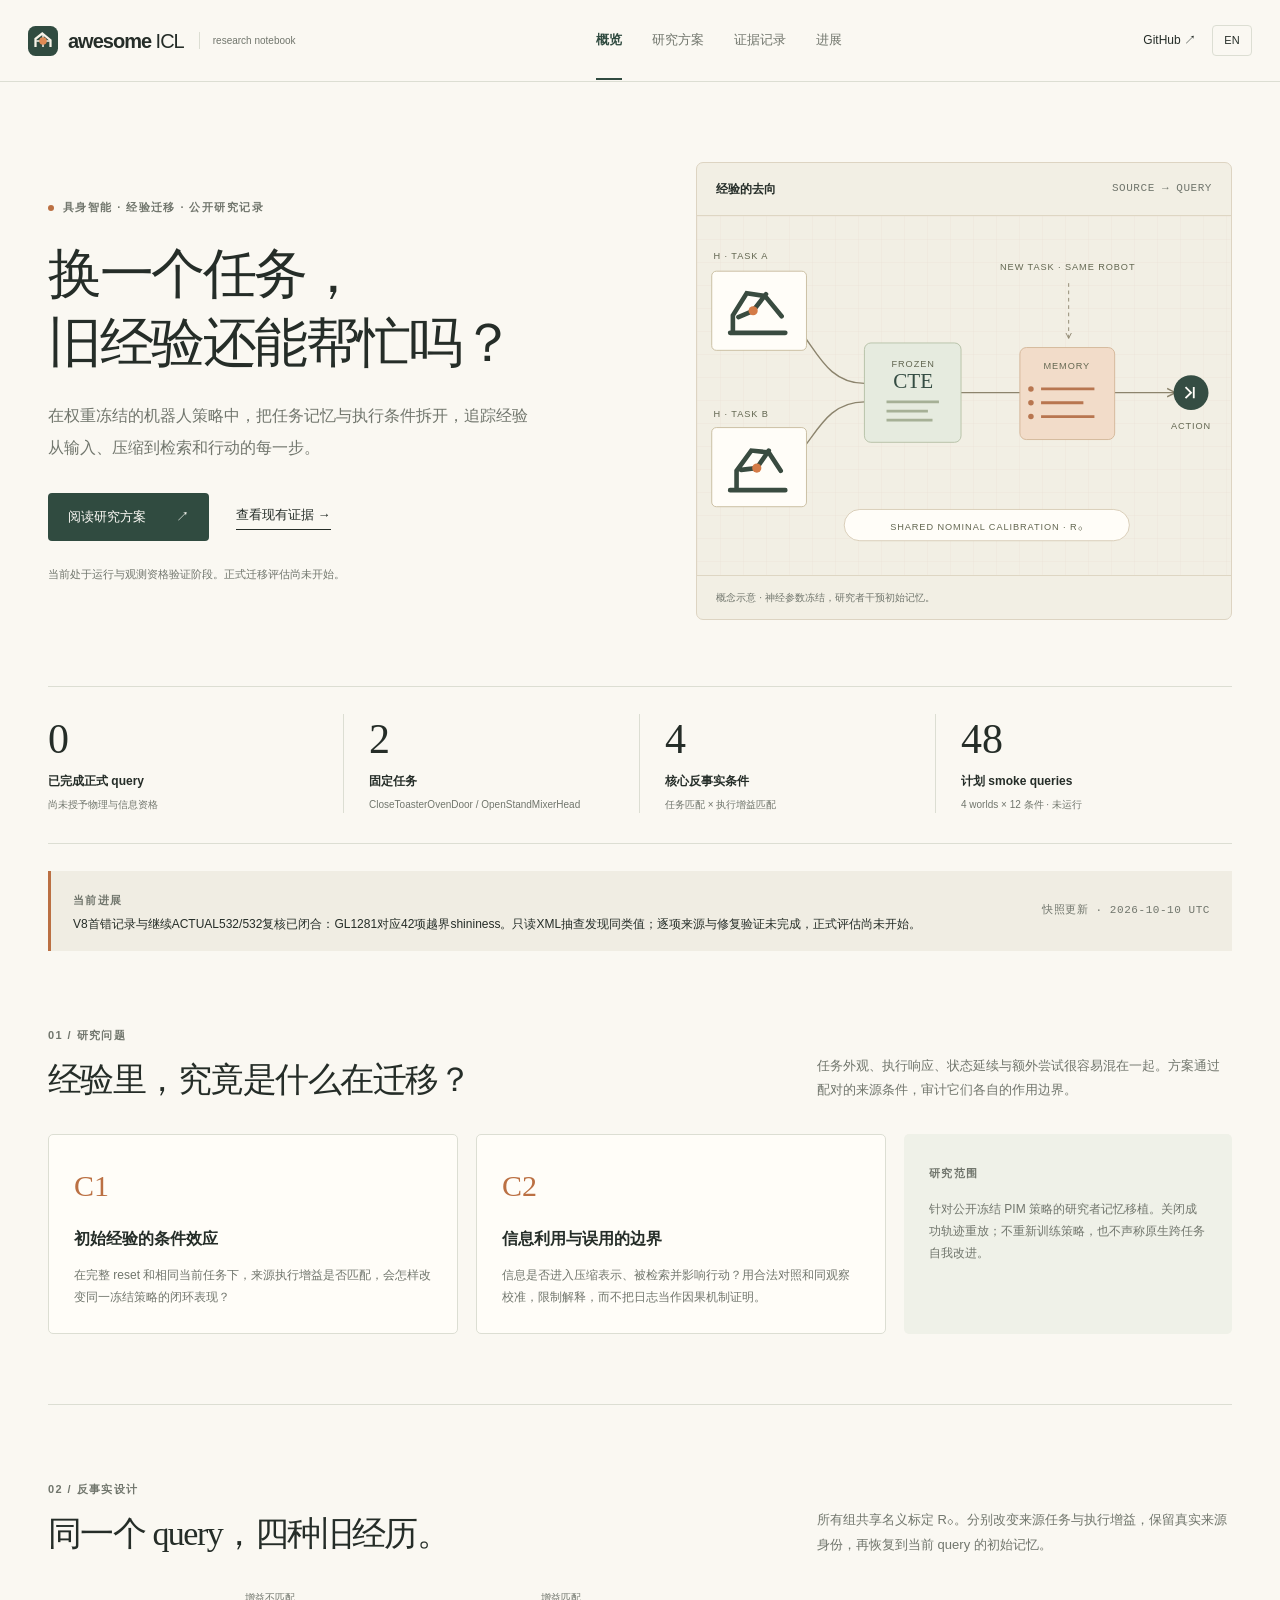
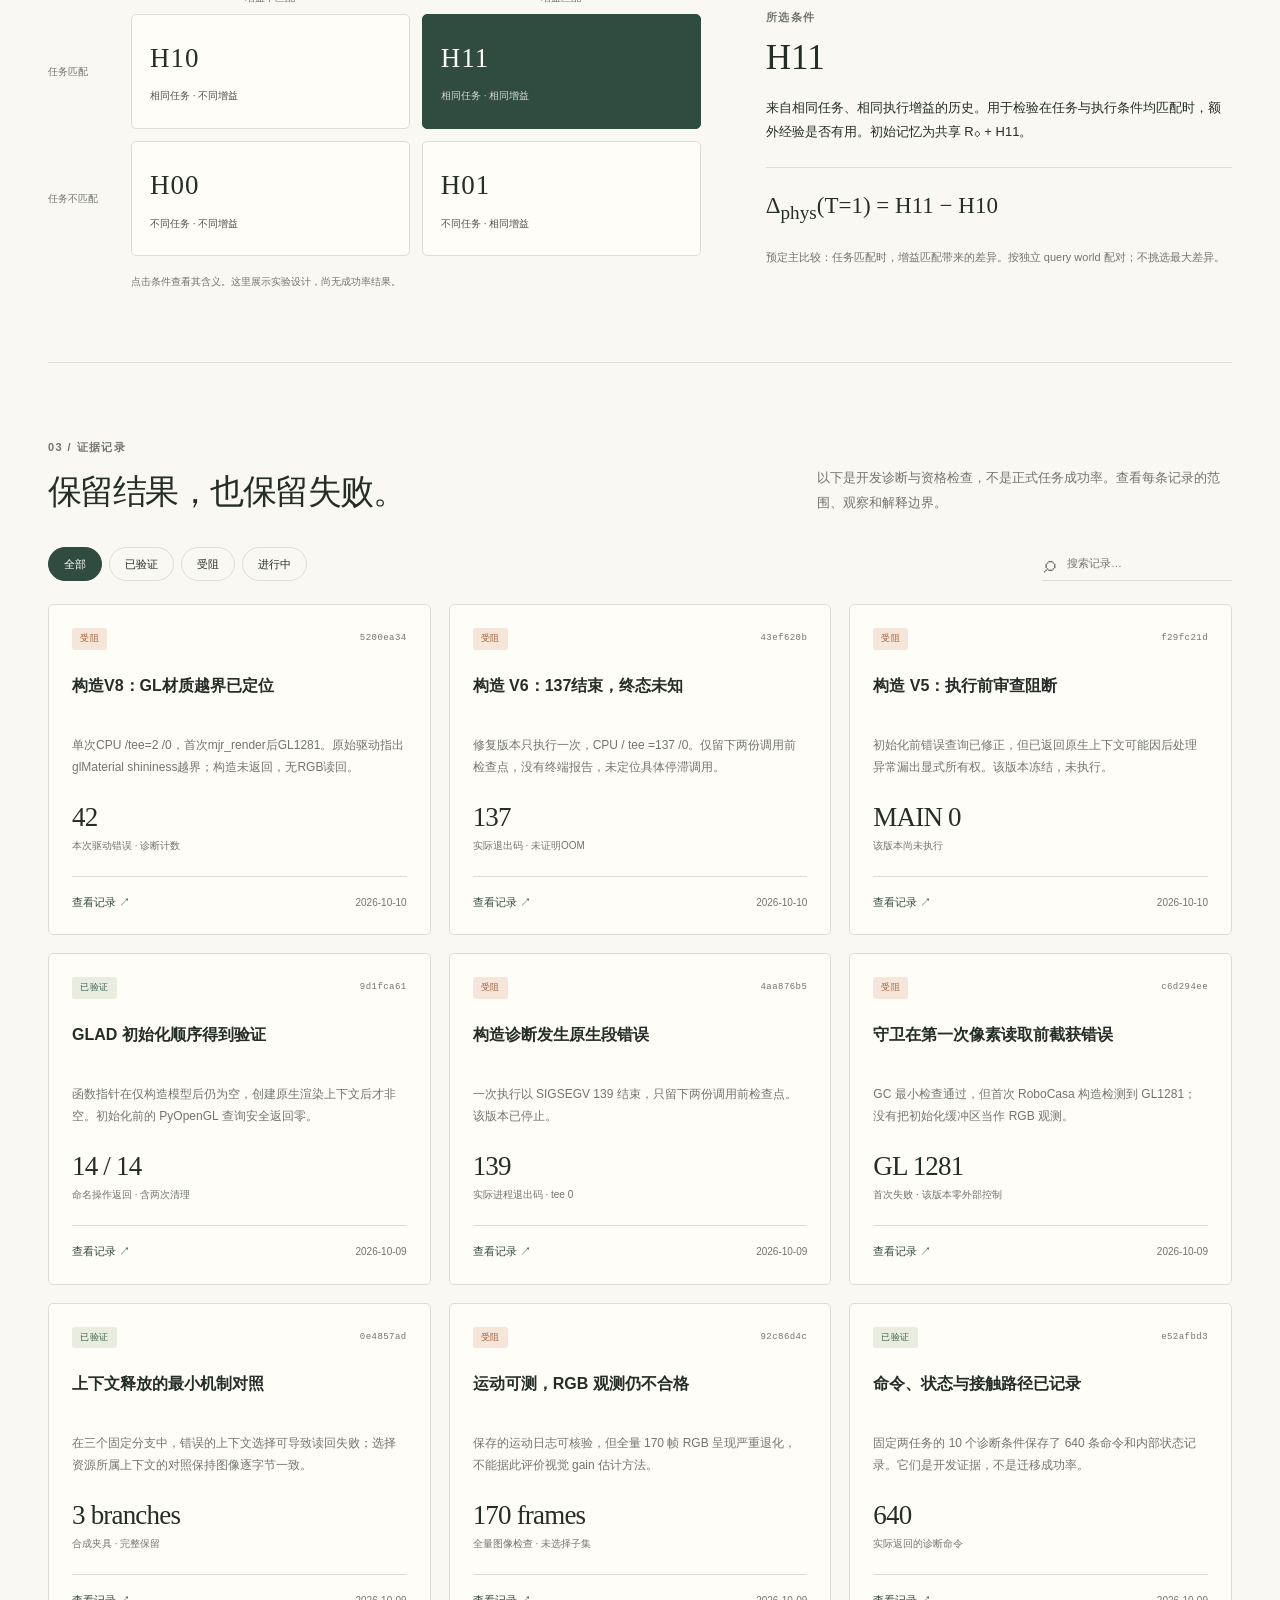
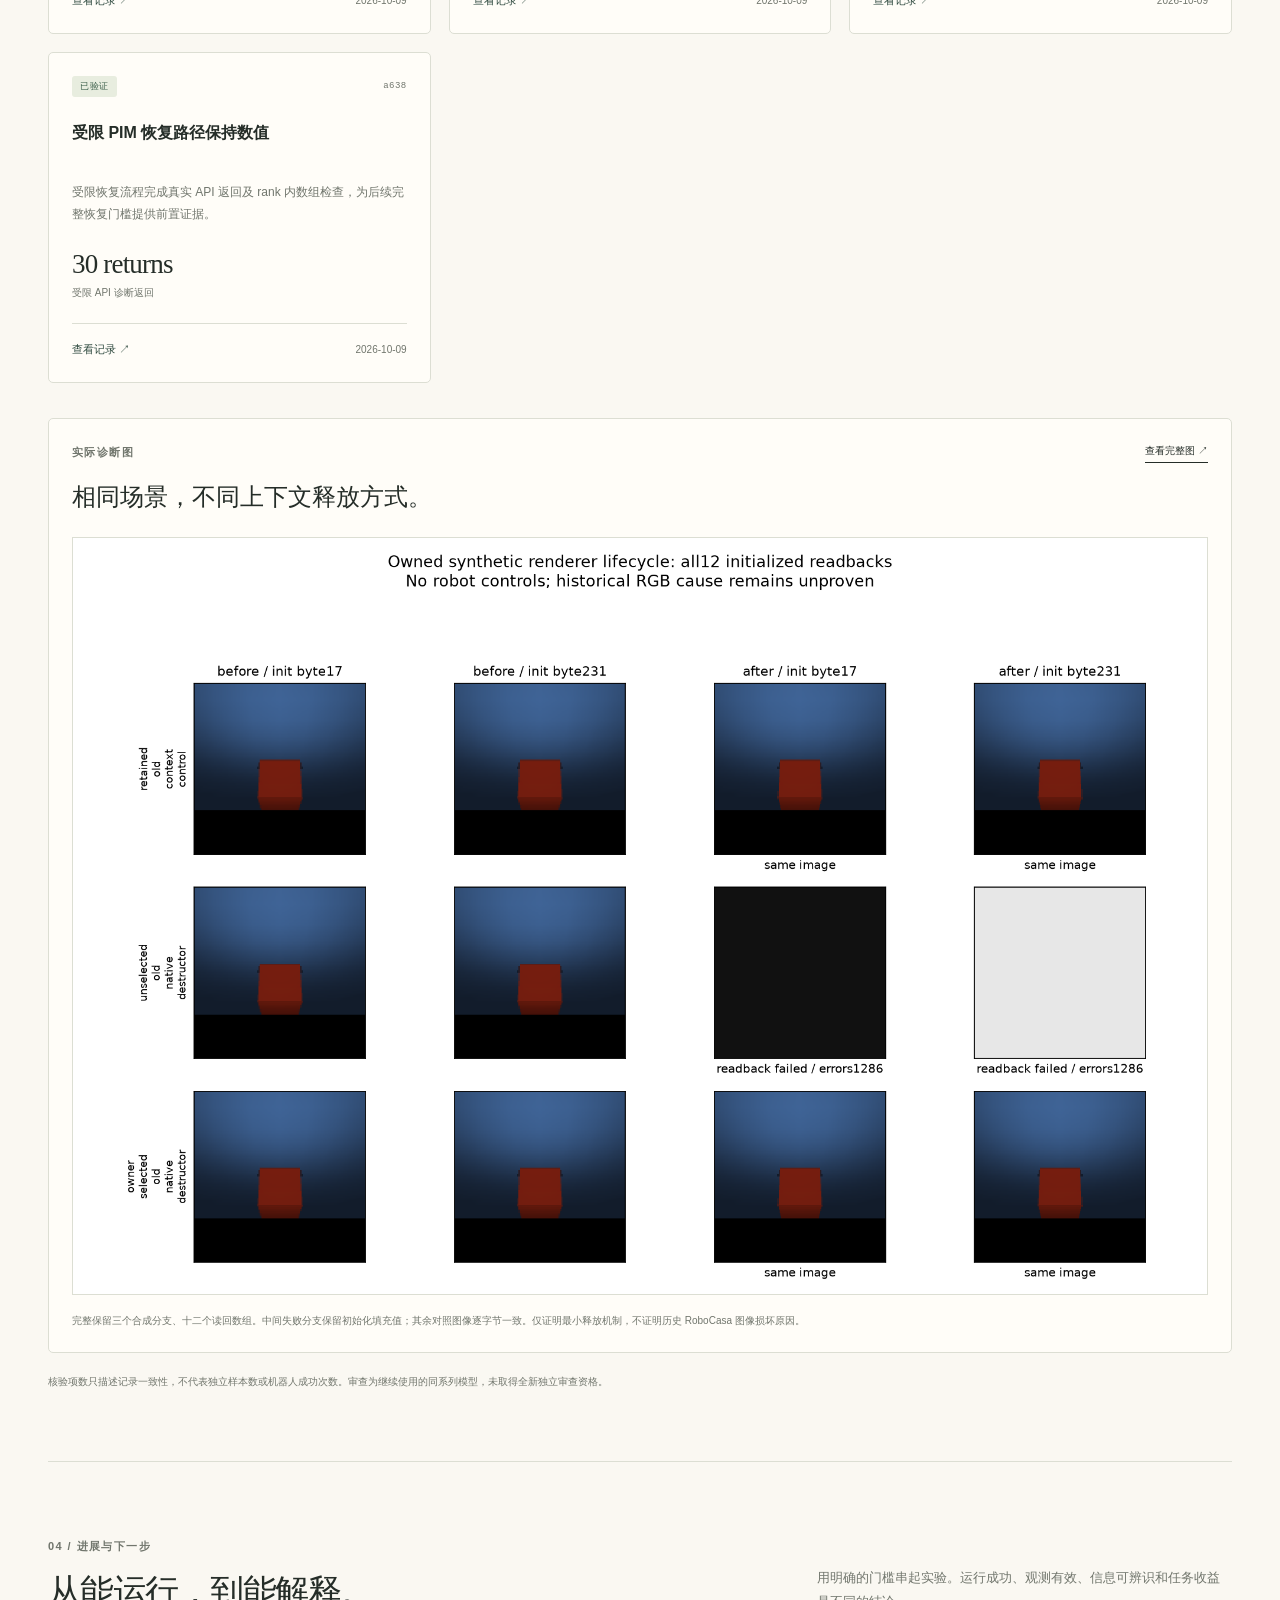
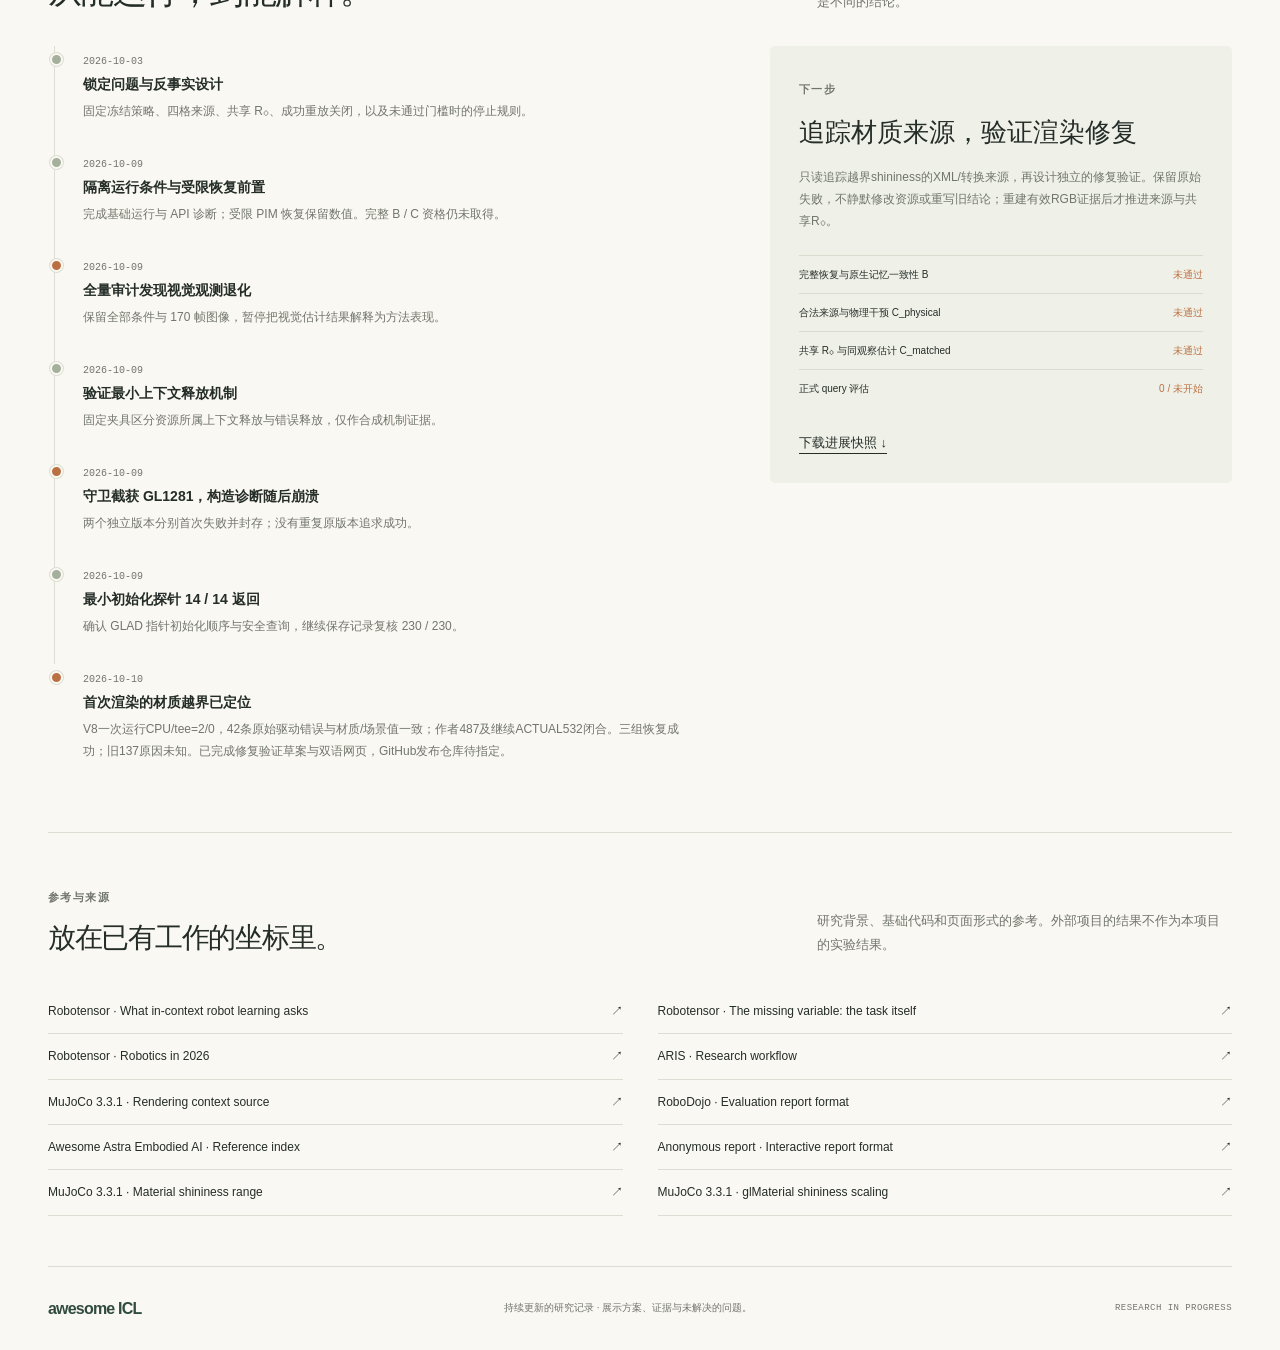
==== index.html @ 1fce3155 "[website/feat]: publish bilingual research notebook" ====
<!doctype html>
<html lang="zh-CN">
<head>
  <meta charset="utf-8">
  <meta name="viewport" content="width=device-width, initial-scale=1">
  <meta name="description" content="An open research notebook on what frozen robot policies retain, retrieve, and transfer from experience. Research design, evidence, and progress.">
  <meta http-equiv="Content-Security-Policy" content="default-src 'self'; script-src 'self'; style-src 'self'; img-src 'self' data:; connect-src 'self'; object-src 'none'; base-uri 'self'; form-action 'none'">
  <meta name="color-scheme" content="light">
  <title>awesome ICL — Experience, under examination</title>
  <link rel="icon" href="assets/mark.svg" type="image/svg+xml">
  <link rel="stylesheet" href="styles.css">
  <script src="app.js" defer></script>
</head>
<body>
  <a class="skip-link" href="#main" data-i18n="skip">跳到内容</a>
  <header class="site-header">
    <a class="brand" href="?view=overview" aria-label="awesome ICL home"><img src="assets/mark.svg" width="30" height="30" alt=""><strong>awesome <span>ICL</span></strong><span class="brand-label">research notebook</span></a>
    <nav aria-label="Main navigation" id="navigation">
      <a href="?view=overview" data-view="overview" data-i18n="navOverview">概览</a>
      <a href="?view=proposal" data-view="proposal" data-i18n="navProposal">研究方案</a>
      <a href="?view=evidence" data-view="evidence" data-i18n="navEvidence">证据记录</a>
      <a href="?view=timeline" data-view="timeline" data-i18n="navTimeline">进展</a>
    </nav>
    <div class="header-actions"><a id="repository-link" class="repository-link" hidden target="_blank" rel="noopener noreferrer">GitHub ↗</a><button id="language-toggle" type="button" aria-label="Switch language">EN</button></div>
  </header>
  <main id="main">
    <section class="hero view-section" data-views="overview">
      <div class="hero-copy">
        <div class="eyebrow"><span class="status-dot"></span><span data-i18n="eyebrow">具身智能 · 经验迁移 · 公开研究记录</span></div>
        <h1 data-i18n="heroTitle">换一个任务，<br>旧经验还能帮忙吗？</h1>
        <p class="hero-subtitle" data-i18n="heroSubtitle">在权重冻结的机器人策略中，把任务记忆与执行条件拆开，追踪经验从输入、压缩到检索和行动的每一步。</p>
        <div class="hero-links"><a class="button primary" href="?view=proposal" data-view="proposal"><span data-i18n="exploreDesign">阅读研究方案</span><span aria-hidden="true">↗</span></a><a class="text-link" href="?view=evidence" data-view="evidence" data-i18n="inspectEvidence">查看现有证据 →</a></div>
        <p class="hero-footnote" data-i18n="heroFootnote">当前处于运行与观测资格验证阶段。正式迁移评估尚未开始。</p>
      </div>
      <figure class="hero-figure">
        <div class="figure-top"><span data-i18n="figureTitle">经验的去向</span><span class="mono">SOURCE → QUERY</span></div>
        <svg viewBox="0 0 580 390" role="img" aria-labelledby="diagram-title diagram-desc">
          <title id="diagram-title">A conceptual experience-transfer pipeline</title><desc id="diagram-desc">Two source histories feed a frozen encoder and memory. A new task retrieves that memory before action. This is a conceptual diagram, not an experimental result.</desc>
          <defs><pattern id="grid" width="25" height="25" patternUnits="userSpaceOnUse"><path d="M 25 0 L 0 0 0 25" fill="none" stroke="#e7dfd1" stroke-width=".6"/></pattern><marker id="arrow" markerWidth="8" markerHeight="8" refX="6" refY="4" orient="auto"><path d="M0,1 L6,4 L0,7" fill="none" stroke="#8c846d"/></marker></defs>
          <rect x="0" y="0" width="580" height="390" fill="url(#grid)"/>
          <path d="M80 108 C125 108 125 182 182 182 M80 273 C125 273 125 202 182 202 M287 192 H351 M454 192 H520" fill="none" stroke="#8c846d" stroke-width="1.5" marker-end="url(#arrow)"/>
          <rect x="16" y="60" width="103" height="86" rx="5" fill="#fffdf8" stroke="#c8bc9f"/><rect x="16" y="230" width="103" height="86" rx="5" fill="#fffdf8" stroke="#c8bc9f"/>
          <path d="M39 125 v-17 l15-24 20 3 18 22 M36 127 H96 M45 110 L61 103 L75 85 M43 295 v-18 l16-22 19 2 13 20 M36 298 H96 M48 276 L65 274 L78 255" fill="none" stroke="#394b40" stroke-width="5" stroke-linecap="round"/>
          <circle cx="61" cy="103" r="5" fill="#d47b47"/><circle cx="65" cy="274" r="5" fill="#d47b47"/>
          <text x="18" y="47" class="diagram-label">H · TASK A</text><text x="18" y="219" class="diagram-label">H · TASK B</text>
          <rect x="182" y="138" width="105" height="108" rx="7" fill="#e6ebdf" stroke="#b5c0a6"/><text x="235" y="164" text-anchor="middle" class="diagram-label">FROZEN</text><text x="235" y="187" text-anchor="middle" class="diagram-strong">CTE</text><path d="M206 202 H263 M206 212 H251 M206 222 H256" stroke="#a6b096" stroke-width="3"/>
          <rect x="351" y="143" width="103" height="100" rx="7" fill="#f2dcc9" stroke="#d4b698"/><text x="402" y="166" text-anchor="middle" class="diagram-label">MEMORY</text><path d="M374 188 H432 M374 203 H420 M374 218 H432" stroke="#b87650" stroke-width="3"/><circle cx="363" cy="188" r="3" fill="#b87650"/><circle cx="363" cy="203" r="3" fill="#b87650"/><circle cx="363" cy="218" r="3" fill="#b87650"/>
          <circle cx="537" cy="192" r="19" fill="#354d43"/><path d="M531 186 L537 192 L531 198 M540 186 V198" fill="none" stroke="#fffdf8" stroke-width="2"/><text x="537" y="232" text-anchor="middle" class="diagram-label">ACTION</text>
          <path d="M404 73 V133" fill="none" stroke="#8c846d" stroke-dasharray="4 4" marker-end="url(#arrow)"/><text x="403" y="59" text-anchor="middle" class="diagram-label">NEW TASK · SAME ROBOT</text>
          <rect x="160" y="319" width="310" height="34" rx="17" fill="#fffdf8" stroke="#d7cbb5"/><text x="315" y="341" text-anchor="middle" class="diagram-label">SHARED NOMINAL CALIBRATION · R₀</text>
        </svg>
        <figcaption data-i18n="figureCaption">概念示意 · 神经参数冻结，研究者干预初始记忆。</figcaption>
      </figure>
    </section>
    <section class="metrics view-section" data-views="overview" aria-label="Research scope">
      <div><strong>0</strong><span data-i18n="metricFormal">已完成正式 query</span><small data-i18n="metricFormalSub">尚未授予物理与信息资格</small></div>
      <div><strong>2</strong><span data-i18n="metricTasks">固定任务</span><small>CloseToasterOvenDoor / OpenStandMixerHead</small></div>
      <div><strong>4</strong><span data-i18n="metricCells">核心反事实条件</span><small data-i18n="metricCellsSub">任务匹配 × 执行增益匹配</small></div>
      <div><strong>48</strong><span data-i18n="metricSmoke">计划 smoke queries</span><small data-i18n="metricSmokeSub">4 worlds × 12 条件 · 未运行</small></div>
    </section>
    <section class="current-strip view-section" data-views="overview proposal evidence timeline"><div><span class="eyebrow" data-i18n="currentLabel">当前进展</span><p id="current-summary">正在加载保存的进展…</p></div><span class="snapshot-date mono" id="snapshot-date"></span></section>
    <section class="section view-section" data-views="overview proposal" id="question">
      <div class="section-heading"><div><span class="eyebrow">01 / <span data-i18n="questionLabel">研究问题</span></span><h2 data-i18n="questionTitle">经验里，究竟是什么在迁移？</h2></div><p data-i18n="questionIntro">任务外观、执行响应、状态延续与额外尝试很容易混在一起。方案通过配对的来源条件，审计它们各自的作用边界。</p></div>
      <div class="question-grid"><article class="note-card"><span class="number">C1</span><h3 data-i18n="claimOneTitle">初始经验的条件效应</h3><p data-i18n="claimOneText">在完整 reset 和相同当前任务下，来源执行增益是否匹配，会怎样改变同一冻结策略的闭环表现？</p></article><article class="note-card"><span class="number">C2</span><h3 data-i18n="claimTwoTitle">信息利用与误用的边界</h3><p data-i18n="claimTwoText">信息是否进入压缩表示、被检索并影响行动？用合法对照和同观察校准，限制解释，而不把日志当作因果机制证明。</p></article><aside class="scope-note"><span class="eyebrow" data-i18n="scopeLabel">研究范围</span><p data-i18n="scopeText">针对公开冻结 PIM 策略的研究者记忆移植。关闭成功轨迹重放；不重新训练策略，也不声称原生跨任务自我改进。</p></aside></div>
    </section>
    <section class="section matrix-section view-section" data-views="overview proposal" id="design">
      <div class="section-heading"><div><span class="eyebrow">02 / <span data-i18n="designLabel">反事实设计</span></span><h2 data-i18n="designTitle">同一个 query，四种旧经历。</h2></div><p data-i18n="designIntro">所有组共享名义标定 R₀。分别改变来源任务与执行增益，保留真实来源身份，再恢复到当前 query 的初始记忆。</p></div>
      <div class="matrix-layout"><div class="matrix" role="group" aria-label="Counterfactual source conditions"><div class="matrix-axis"><span data-i18n="gainMismatch">增益不匹配</span><span data-i18n="gainMatch">增益匹配</span></div><div class="matrix-row"><span class="row-label" data-i18n="taskMatch">任务匹配</span><button data-condition="H10" type="button" aria-pressed="false"><strong>H10</strong><span data-i18n="h10">相同任务 · 不同增益</span></button><button data-condition="H11" class="selected" type="button" aria-pressed="true"><strong>H11</strong><span data-i18n="h11">相同任务 · 相同增益</span></button></div><div class="matrix-row"><span class="row-label" data-i18n="taskMismatch">任务不匹配</span><button data-condition="H00" type="button" aria-pressed="false"><strong>H00</strong><span data-i18n="h00">不同任务 · 不同增益</span></button><button data-condition="H01" type="button" aria-pressed="false"><strong>H01</strong><span data-i18n="h01">不同任务 · 相同增益</span></button></div><p class="matrix-note" data-i18n="matrixNote">点击条件查看其含义。这里展示实验设计，尚无成功率结果。</p></div><div class="condition-detail" aria-live="polite"><span class="eyebrow" data-i18n="conditionLabel">所选条件</span><h3 id="condition-name">H11</h3><p id="condition-description"></p><div class="formula">Δ<sub>phys</sub>(T=1) = H11 − H10</div><p class="muted" data-i18n="contrastNote">预定主比较：任务匹配时，增益匹配带来的差异。按独立 query world 配对；不挑选最大差异。</p></div></div>
    </section>
    <section class="section view-section" data-views="proposal" id="protocol">
      <div class="section-heading"><div><span class="eyebrow">03 / <span data-i18n="protocolLabel">执行协议</span></span><h2 data-i18n="protocolTitle">先取得资格，再统计迁移。</h2></div><p data-i18n="protocolIntro">正式实验有固定的信息权限、预算和停止规则。调试证据不会自动解锁正式评估。</p></div>
      <div class="protocol-grid" id="protocol-cards"></div>
      <div class="table-wrap"><table><caption data-i18n="groupsCaption">完整路线：每个 world 的 12 个条件</caption><thead><tr><th data-i18n="group">条件族</th><th data-i18n="count">数量</th><th data-i18n="initialMemory">初始 PIM</th><th data-i18n="extraInput">额外读取</th></tr></thead><tbody id="condition-table"></tbody></table></div>
    </section>
    <section class="section evidence-section view-section" data-views="overview evidence" id="evidence">
      <div class="section-heading"><div><span class="eyebrow">03 / <span data-i18n="evidenceLabel">证据记录</span></span><h2 data-i18n="evidenceTitle">保留结果，也保留失败。</h2></div><p data-i18n="evidenceIntro">以下是开发诊断与资格检查，不是正式任务成功率。查看每条记录的范围、观察和解释边界。</p></div>
      <div class="evidence-toolbar"><div class="filters" role="group" aria-label="Filter evidence"><button type="button" data-filter="all" aria-pressed="true" data-i18n="all">全部</button><button type="button" data-filter="verified" aria-pressed="false" data-i18n="verified">已验证</button><button type="button" data-filter="blocked" aria-pressed="false" data-i18n="blocked">受阻</button><button type="button" data-filter="in_progress" aria-pressed="false" data-i18n="inProgress">进行中</button></div><label class="search"><span aria-hidden="true">⌕</span><span class="sr-only" data-i18n="searchLabel">搜索证据</span><input id="evidence-search" type="search" data-i18n-placeholder="searchPlaceholder" placeholder="搜索记录…" maxlength="100"></label></div>
      <div class="evidence-grid" id="evidence-grid"></div><p class="empty-state" id="empty-state" hidden data-i18n="noResults">没有符合条件的记录。</p>
      <figure class="result-figure"><div class="result-figure-heading"><span class="eyebrow" data-i18n="figureEvidenceLabel">实际诊断图</span><a href="assets/renderer-lifecycle-readbacks.png" target="_blank" rel="noopener noreferrer" class="text-link" data-i18n="openFigure">查看完整图 ↗</a></div><h3 data-i18n="figureEvidenceTitle">相同场景，不同上下文释放方式。</h3><a href="assets/renderer-lifecycle-readbacks.png" target="_blank" rel="noopener noreferrer"><img src="assets/renderer-lifecycle-readbacks.png" width="1920" height="1280" loading="lazy" alt="All twelve readbacks in three synthetic render-context lifecycle branches. The incorrect-release branch preserves initialized fill buffers rather than valid images."></a><figcaption data-i18n="figureEvidenceCaption">完整保留三个合成分支、十二个读回数组。中间失败分支保留初始化填充值；其余对照图像逐字节一致。仅证明最小释放机制，不证明历史 RoboCasa 图像损坏原因。</figcaption></figure>
      <p class="evidence-note" data-i18n="reviewNote">核验项数只描述记录一致性，不代表独立样本数或机器人成功次数。审查为继续使用的同系列模型，未取得全新独立审查资格。</p>
    </section>
    <section class="section view-section" data-views="overview timeline" id="progress">
      <div class="section-heading"><div><span class="eyebrow">04 / <span data-i18n="progressLabel">进展与下一步</span></span><h2 data-i18n="progressTitle">从能运行，到能解释。</h2></div><p data-i18n="progressIntro">用明确的门槛串起实验。运行成功、观测有效、信息可辨识和任务收益是不同的结论。</p></div>
      <div class="progress-layout"><ol class="timeline" id="timeline"></ol><aside class="next-frontier"><span class="eyebrow" data-i18n="nextLabel">下一步</span><h3 id="next-title"></h3><p id="next-description"></p><div class="gate-list" id="gates"></div><a class="text-link" href="data/progress.json" download="awesome-ICL-progress.json" data-i18n="download">下载进展快照 ↓</a></aside></div>
    </section>
    <section class="section references view-section" data-views="overview proposal evidence timeline"><div class="section-heading"><div><span class="eyebrow" data-i18n="referencesLabel">参考与来源</span><h2 data-i18n="referencesTitle">放在已有工作的坐标里。</h2></div><p data-i18n="referencesIntro">研究背景、基础代码和页面形式的参考。外部项目的结果不作为本项目的实验结果。</p></div><div id="reference-links" class="reference-links"></div></section>
    <p id="load-error" class="load-error" hidden data-i18n="loadError">进展数据加载失败。请通过 HTTP 预览页面并检查 data/progress.json。</p>
    <noscript><p class="load-error">Enable JavaScript to explore the evidence and timeline. The research snapshot is available in <a href="data/progress.json">data/progress.json</a>.</p></noscript>
  </main>
  <footer><div class="brand"><strong>awesome ICL</strong></div><p data-i18n="footer">持续更新的研究记录 · 展示方案、证据与未解决的问题。</p><span class="mono">RESEARCH IN PROGRESS</span></footer>
  <dialog id="evidence-dialog"><div class="dialog-top"><span class="eyebrow" data-i18n="recordDetails">记录详情</span><button id="close-dialog" type="button" aria-label="Close details">×</button></div><div id="dialog-content"></div></dialog>
</body>
</html>
---- styles.css ----
:root{--paper:#faf8f2;--ink:#252d28;--muted:#71766d;--line:#dcded3;--green:#304b40;--accent:#bb7043;--soft:#eff1e8;--white:#fffdf8;--serif:Georgia,'Noto Serif CJK SC','Songti SC',serif;--sans:Inter,-apple-system,BlinkMacSystemFont,'Segoe UI','Noto Sans CJK SC','Microsoft YaHei',sans-serif}
*{box-sizing:border-box}html{scroll-behavior:smooth}body{margin:0;background:var(--paper);color:var(--ink);font-family:var(--sans);font-size:15px;line-height:1.7}button,input{font:inherit}button,a{-webkit-tap-highlight-color:transparent}button{cursor:pointer}a{color:inherit}button:focus-visible,a:focus-visible,input:focus-visible{outline:3px solid #c68557;outline-offset:4px}button{color:inherit}h1,h2,h3,p,figure{margin:0}h1,h2{font-family:var(--serif);font-weight:500;letter-spacing:-.045em}h3{line-height:1.45}p{line-height:1.85}[hidden]{display:none!important}.mono{font-family:'SFMono-Regular',Consolas,monospace;font-size:11px;letter-spacing:.05em}.muted{color:var(--muted)}.eyebrow{text-transform:uppercase;font-size:11px;font-weight:600;letter-spacing:.13em;color:var(--muted)}.skip-link{position:fixed;top:-80px;left:16px;z-index:100;padding:10px;background:var(--green);color:white}.skip-link:focus{top:10px}.sr-only{position:absolute;width:1px;height:1px;overflow:hidden;clip:rect(0,0,0,0)}
.site-header{height:82px;display:flex;align-items:center;justify-content:space-between;gap:24px;border-bottom:1px solid var(--line);padding:0 max(28px,calc((100vw - 1240px)/2));background:var(--paper)}.brand{display:flex;align-items:center;gap:10px;text-decoration:none;white-space:nowrap}.brand strong{font-size:20px;letter-spacing:-.05em}.brand strong span{font-weight:400}.brand-label{font-size:10px;color:var(--muted);border-left:1px solid var(--line);padding-left:13px;margin-left:5px}.site-header nav{display:flex;gap:30px;align-items:center}.site-header nav a{text-decoration:none;font-size:13px;padding:28px 0;position:relative;color:var(--muted)}.site-header nav a[aria-current=page]{color:var(--green);font-weight:600}.site-header nav a[aria-current=page]:after{content:'';position:absolute;bottom:0;height:2px;background:var(--green);left:0;right:0}.header-actions{display:flex;align-items:center;gap:16px}.header-actions button{border:1px solid var(--line);background:transparent;border-radius:4px;min-width:40px;padding:5px 9px;font-size:11px}.repository-link{font-size:12px;text-decoration:none}main{max-width:1240px;margin:auto;padding:0 28px}.hero{display:grid;grid-template-columns:1.08fr 1fr;gap:70px;align-items:center;padding:80px 0 66px}.eyebrow .status-dot,.status-dot{display:inline-block;width:6px;height:6px;border-radius:50%;background:var(--accent);margin-right:9px;vertical-align:middle}.hero h1{font-size:clamp(39px,4.2vw,62px);line-height:1.28;margin:23px 0}.hero-subtitle{max-width:490px;color:var(--muted);font-size:16px;line-height:1.95}.hero-links{display:flex;align-items:center;gap:27px;margin-top:30px}.button{display:inline-flex;align-items:center;justify-content:space-between;gap:30px;padding:13px 20px;border-radius:4px;text-decoration:none;font-size:13px}.primary{background:var(--green);color:var(--white)}.primary:hover{background:#20382e}.text-link{text-decoration:none;font-size:13px;border-bottom:1px solid currentColor;padding-bottom:3px}.hero-footnote{font-size:11px;margin-top:23px;color:var(--muted)}.hero-figure{background:#f2efe4;border:1px solid #ddd4c2;border-radius:7px;overflow:hidden}.figure-top{display:flex;justify-content:space-between;padding:16px 19px;border-bottom:1px solid #ded6c3;font-size:12px;font-weight:600}.figure-top .mono{font-weight:400;color:var(--muted)}.hero-figure svg{display:block;width:100%;height:auto}.hero-figure figcaption{padding:13px 19px;border-top:1px solid #ded6c3;color:var(--muted);font-size:10px}.diagram-label{font-family:var(--sans);font-size:10px;letter-spacing:1px;fill:#636751}.diagram-strong{font-family:var(--serif);font-size:23px;fill:#354d43}.metrics{border-top:1px solid var(--line);border-bottom:1px solid var(--line);display:grid;grid-template-columns:repeat(4,1fr);padding:27px 0 30px}.metrics>div{padding:0 25px;border-right:1px solid var(--line)}.metrics>div:first-child{padding-left:0}.metrics>div:last-child{border:0}.metrics strong{font-family:var(--serif);font-size:42px;font-weight:400;line-height:1.2;display:block}.metrics span{display:block;font-size:12px;font-weight:600;margin:6px 0}.metrics small{font-size:10px;color:var(--muted);line-height:1.6;display:block}.current-strip{display:flex;align-items:center;justify-content:space-between;gap:30px;border-left:3px solid var(--accent);padding:15px 22px;margin:27px 0 0;background:#f0ede3}.current-strip p{font-size:12px;margin-top:2px}.snapshot-date{white-space:nowrap;color:var(--muted)}.section{padding:70px 0;border-bottom:1px solid var(--line)}.section-heading{display:flex;justify-content:space-between;align-items:end;gap:50px;margin-bottom:32px}.section-heading h2{font-size:34px;line-height:1.3;margin-top:12px}.section-heading>p{max-width:415px;font-size:13px;color:var(--muted)}.question-grid{display:grid;grid-template-columns:1fr 1fr .8fr;gap:18px}.note-card{padding:25px;border:1px solid var(--line);border-radius:5px;background:var(--white)}.number{font-family:var(--serif);font-size:30px;color:var(--accent);display:block;margin-bottom:16px}.note-card h3{font-size:16px}.note-card p,.scope-note p{font-size:12px;color:var(--muted);margin-top:13px}.scope-note{padding:25px;background:var(--soft);border-radius:5px}.matrix-layout{display:grid;grid-template-columns:1.4fr 1fr;gap:65px}.matrix-axis{display:grid;grid-template-columns:repeat(2,1fr);padding-left:83px;gap:12px;text-align:center;font-size:10px;color:var(--muted);margin-bottom:8px}.matrix-row{display:grid;grid-template-columns:71px 1fr 1fr;gap:12px;align-items:center;margin-bottom:12px}.row-label{font-size:10px;color:var(--muted);max-width:60px}.matrix button{padding:21px 18px;background:var(--white);border:1px solid var(--line);border-radius:5px;text-align:left;transition:background .15s}.matrix button:hover{border-color:var(--green)}.matrix button.selected{background:var(--green);color:var(--white);border-color:var(--green)}.matrix button strong{display:block;font-family:var(--serif);font-size:27px;font-weight:400;letter-spacing:1px}.matrix button span{font-size:10px;opacity:.8}.matrix-note{font-size:10px;color:var(--muted);padding-left:83px;margin-top:17px}.condition-detail{padding:14px 0 0}.condition-detail h3{font-family:var(--serif);font-size:35px;font-weight:400;margin:5px 0 12px}.condition-detail p{font-size:13px}.formula{font-family:var(--serif);font-size:23px;padding:18px 0;border-top:1px solid var(--line);margin-top:23px}.condition-detail .muted{font-size:11px}.protocol-grid{display:grid;grid-template-columns:repeat(3,1fr);gap:20px;margin-bottom:35px}.protocol-card{background:var(--soft);border-radius:5px;padding:22px}.protocol-card h3{font-size:14px;margin-bottom:10px}.protocol-card p{font-size:12px;color:var(--muted)}.table-wrap{overflow-x:auto}table{width:100%;border-collapse:collapse;text-align:left;font-size:12px}caption{text-align:left;font-weight:600;margin-bottom:15px}th{font-size:10px;color:var(--muted);background:var(--soft);font-weight:500}td,th{padding:14px;border-bottom:1px solid var(--line)}.evidence-toolbar{display:flex;justify-content:space-between;align-items:center;gap:20px;margin-bottom:23px}.filters{display:flex;gap:7px;flex-wrap:wrap}.filters button{font-size:11px;border:1px solid var(--line);background:transparent;border-radius:30px;padding:7px 15px}.filters button[aria-pressed=true]{background:var(--green);border-color:var(--green);color:white}.search{display:flex;align-items:center;gap:9px;border-bottom:1px solid var(--line);color:var(--muted);padding:5px 2px}.search>span{font-size:23px;line-height:1}.search input{width:165px;background:transparent;border:0;font-size:11px;outline:0;color:var(--ink)}.evidence-grid{display:grid;grid-template-columns:repeat(3,1fr);gap:18px}.evidence-card{border:1px solid var(--line);border-radius:5px;background:var(--white);padding:23px;display:flex;flex-direction:column}.card-top{display:flex;align-items:center;justify-content:space-between;gap:10px;margin-bottom:24px}.badge{font-size:9px;padding:3px 8px;border-radius:3px;text-transform:uppercase;letter-spacing:.06em;background:#e8eddf;color:#3f624d}.badge.blocked{background:#f6e5d9;color:#a3603c}.badge.in_progress{background:#e4e9f0;color:#4c6279}.card-top .mono{font-size:9px;color:var(--muted)}.evidence-card h3{font-size:16px;line-height:1.5;min-height:48px;margin-bottom:12px}.evidence-card p{font-size:12px;color:var(--muted)}.record-metric{font-family:var(--serif);font-size:27px;margin:21px 0 0;line-height:1.4;letter-spacing:-.03em}.metric-label{font-size:10px;color:var(--muted);margin-bottom:22px}.card-bottom{margin-top:auto;padding-top:16px;border-top:1px solid var(--line);display:flex;justify-content:space-between;align-items:center}.card-bottom button{background:transparent;border:0;font-size:11px;padding:0;color:var(--green)}.card-bottom time{font-size:10px;color:var(--muted)}.evidence-note{font-size:10px;color:var(--muted);margin-top:20px;max-width:800px}.empty-state{padding:45px 20px;text-align:center;background:var(--soft);font-size:13px}.progress-layout{display:grid;grid-template-columns:1.4fr 1fr;gap:75px}.timeline{list-style:none;padding:0;margin:0}.timeline li{position:relative;border-left:1px solid var(--line);padding:0 0 27px 28px;margin-left:6px}.timeline li:last-child{padding-bottom:0;border-color:transparent}.timeline li:before{content:'';position:absolute;width:9px;height:9px;border:2px solid var(--paper);border-radius:50%;background:#a4b09b;left:-5px;top:7px;box-shadow:0 0 0 1px var(--line)}.timeline li.blocked:before{background:var(--accent)}.timeline li.in_progress:before{background:#778da7}.timeline time{font-family:Consolas,monospace;font-size:10px;color:var(--muted)}.timeline h3{font-size:14px;margin:3px 0 5px}.timeline p{font-size:12px;color:var(--muted)}.next-frontier{background:var(--soft);padding:29px;border-radius:5px;align-self:start}.next-frontier h3{font-family:var(--serif);font-size:26px;font-weight:400;margin:14px 0}.next-frontier>p{font-size:12px;color:var(--muted)}.gate-list{margin:22px 0}.gate{display:flex;justify-content:space-between;gap:18px;font-size:10px;padding:10px 0;border-top:1px solid #d8ddcf}.gate span:last-child{color:var(--accent);white-space:nowrap}.reference-links{display:grid;grid-template-columns:1fr 1fr;gap:0 35px}.reference-links a{display:flex;justify-content:space-between;text-decoration:none;font-size:12px;padding:12px 0;border-bottom:1px solid var(--line);gap:15px}.reference-links a:hover{color:var(--accent)}.references{padding:50px 0}.references .section-heading h2{font-size:28px}footer{max-width:1240px;padding:28px;margin:auto;display:flex;justify-content:space-between;align-items:center;gap:20px;color:var(--muted)}footer .brand strong{font-size:16px;color:var(--green)}footer p{font-size:10px}footer .mono{font-size:9px}.load-error{padding:22px;background:#f6e5d9;color:#85492e;margin:25px 0}dialog{max-width:680px;width:calc(100% - 35px);border:1px solid var(--line);border-radius:7px;background:var(--paper);padding:30px;color:var(--ink);max-height:85vh}dialog::backdrop{background:rgba(25,33,26,.45)}.dialog-top{display:flex;justify-content:space-between;align-items:center;margin-bottom:20px}.dialog-top button{border:0;background:transparent;font-size:28px;line-height:1}.dialog-content h2,#dialog-content h2{font-size:28px;margin:14px 0}#dialog-content h3{font-size:12px;margin:23px 0 7px}#dialog-content p{font-size:13px;color:var(--muted)}#dialog-content ul{font-size:12px;padding-left:20px;color:var(--muted)}#dialog-content code{font-size:11px;word-break:break-all}.page-view:not(.overview) .current-strip{margin-top:42px}.page-view:not(.overview) .section{padding-top:50px}.record-provenance{border-top:1px solid var(--line);margin-top:25px;padding-top:15px;font-size:10px;color:var(--muted)}
@media(min-width:1450px){.hero{padding-top:100px;padding-bottom:84px}}@media(max-width:1000px){.brand-label{display:none}.site-header nav{gap:19px}.hero{gap:35px}.hero h1{font-size:43px}.question-grid{grid-template-columns:1fr 1fr}.scope-note{grid-column:1/-1}.evidence-grid{grid-template-columns:repeat(2,1fr)}.matrix-layout,.progress-layout{gap:35px}.section-heading{gap:25px}.section-heading h2{font-size:29px}}@media(max-width:720px){.site-header{height:auto;min-height:105px;flex-wrap:wrap;padding:17px 20px 0;gap:10px}.brand strong{font-size:18px}.site-header nav{order:3;width:100%;justify-content:space-between;gap:8px}.site-header nav a{font-size:11px;padding:9px 0 12px}.header-actions{gap:10px}.repository-link{font-size:10px}main{padding:0 20px}.hero{grid-template-columns:1fr;padding:42px 0 32px;gap:32px}.hero h1{font-size:37px}.hero-subtitle{font-size:14px}.hero-links{gap:20px}.hero-footnote{font-size:10px}.hero-figure{max-width:550px}.metrics{grid-template-columns:1fr 1fr;gap:23px 0}.metrics>div{padding:0 17px}.metrics>div:nth-child(3){padding-left:0}.metrics>div:nth-child(2){border:0}.metrics strong{font-size:33px}.metrics span{font-size:11px}.metrics small{font-size:9px}.current-strip{display:block;padding:13px 16px}.snapshot-date{display:block;margin-top:10px;font-size:9px}.section{padding:42px 0}.section-heading{display:block;margin-bottom:23px}.section-heading h2{font-size:29px}.section-heading>p{margin-top:16px;font-size:12px}.question-grid,.matrix-layout,.progress-layout,.protocol-grid{grid-template-columns:1fr;gap:18px}.note-card{padding:21px}.note-card h3{font-size:15px}.number{margin-bottom:10px;font-size:25px}.scope-note{padding:21px}.matrix-row{grid-template-columns:50px 1fr 1fr;gap:8px}.matrix-axis{padding-left:58px;gap:8px;font-size:9px}.matrix button{padding:17px 12px}.matrix button span{font-size:9px}.matrix button strong{font-size:25px}.row-label{font-size:9px}.matrix-note{padding-left:58px}.condition-detail{padding:16px 20px;border-left:2px solid var(--line)}.condition-detail h3{font-size:29px}.formula{font-size:20px}.evidence-toolbar{display:block}.filters button{font-size:10px;padding:6px 12px}.search{margin-top:17px}.search input{width:100%;padding:5px}.evidence-grid{grid-template-columns:1fr}.evidence-card h3{min-height:0}.evidence-card{padding:21px}.card-top{margin-bottom:17px}.reference-links{grid-template-columns:1fr}footer{padding:25px 20px;display:block}footer p{margin:9px 0}.next-frontier{padding:24px}.timeline{margin-top:5px}dialog{padding:23px}.protocol-card{padding:20px}.current-strip p{font-size:11px}}
@media(prefers-reduced-motion:reduce){html{scroll-behavior:auto}*{transition:none!important}}

.result-figure{margin-top:35px;padding:23px;border:1px solid var(--line);border-radius:5px;background:var(--white)}.result-figure-heading{display:flex;align-items:center;justify-content:space-between;gap:20px}.result-figure-heading .text-link{font-size:10px}.result-figure h3{font-family:var(--serif);font-size:24px;font-weight:400;margin:17px 0 22px}.result-figure img{display:block;width:100%;height:auto;border:1px solid var(--line)}.result-figure figcaption{font-size:10px;color:var(--muted);margin-top:17px;max-width:900px}.result-figure>a{display:block}@media(max-width:720px){.result-figure{padding:17px}.result-figure h3{font-size:21px}.result-figure-heading .eyebrow{font-size:9px}}
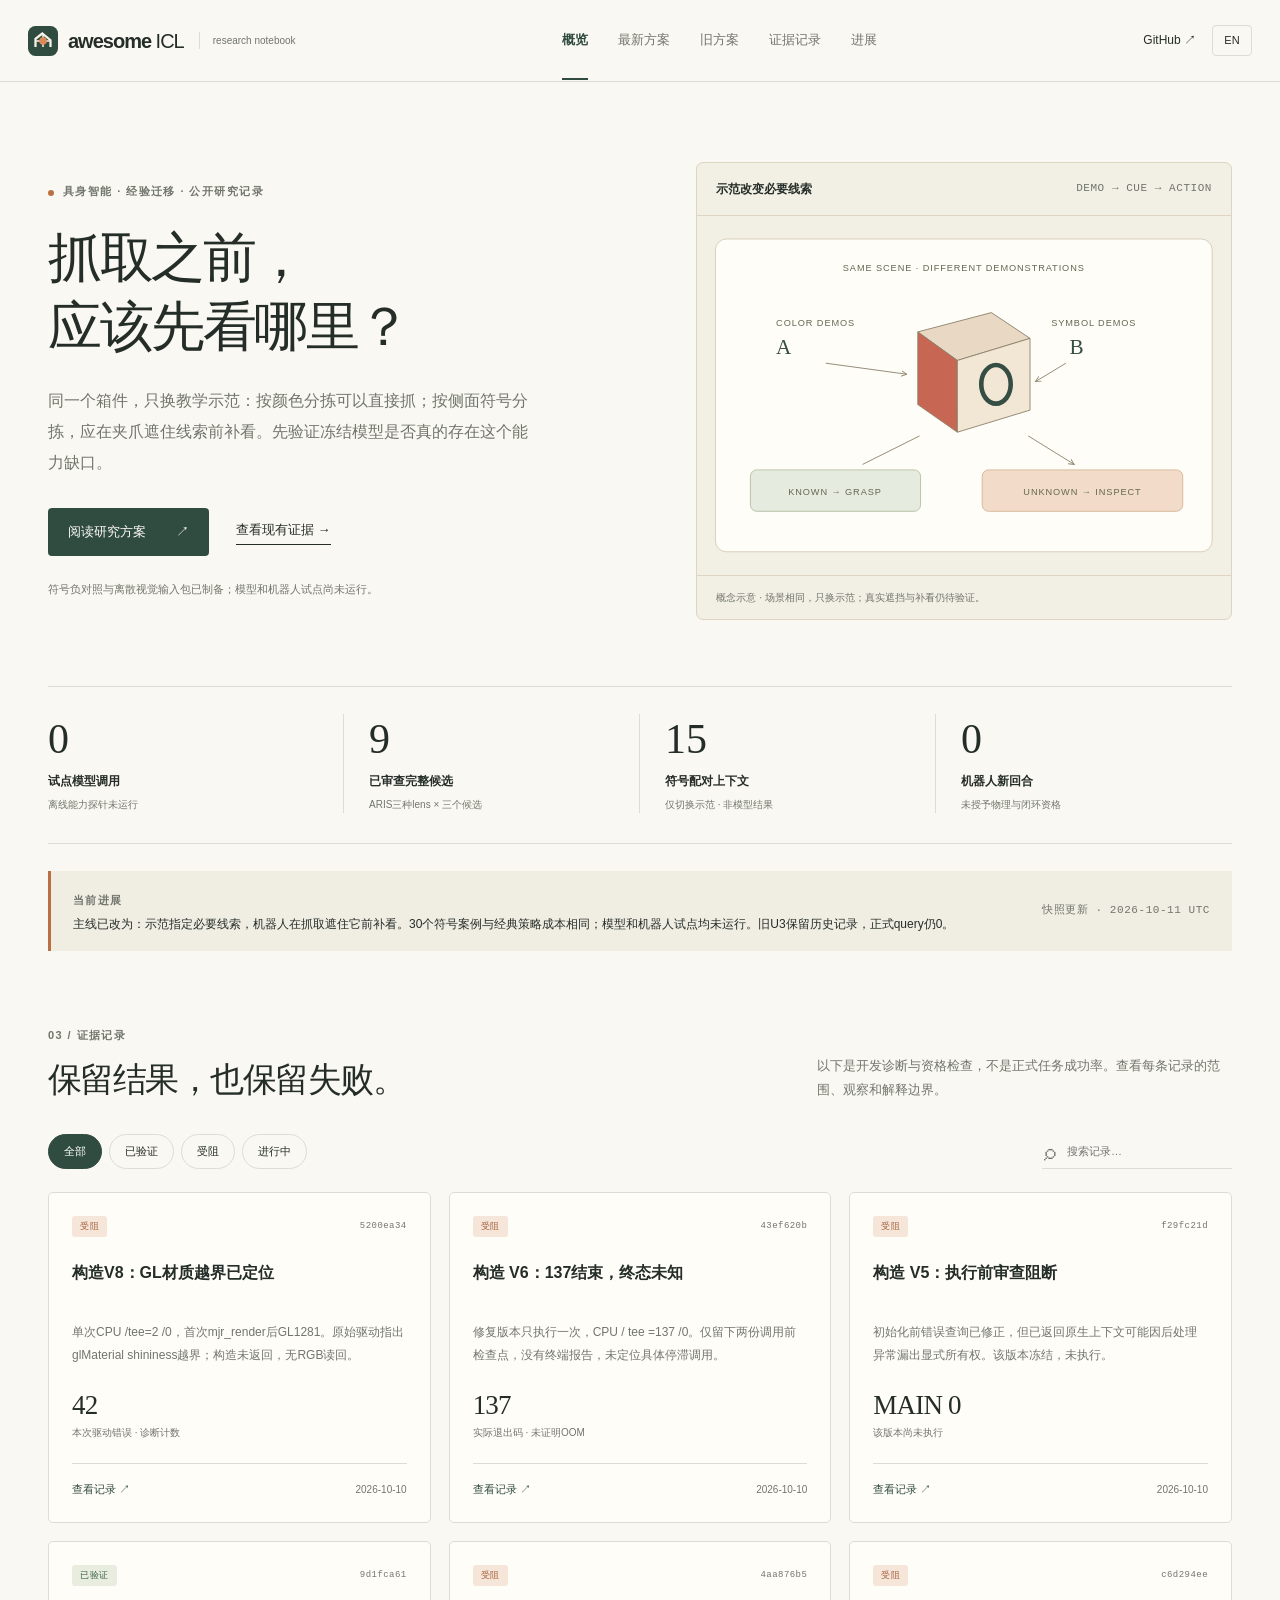
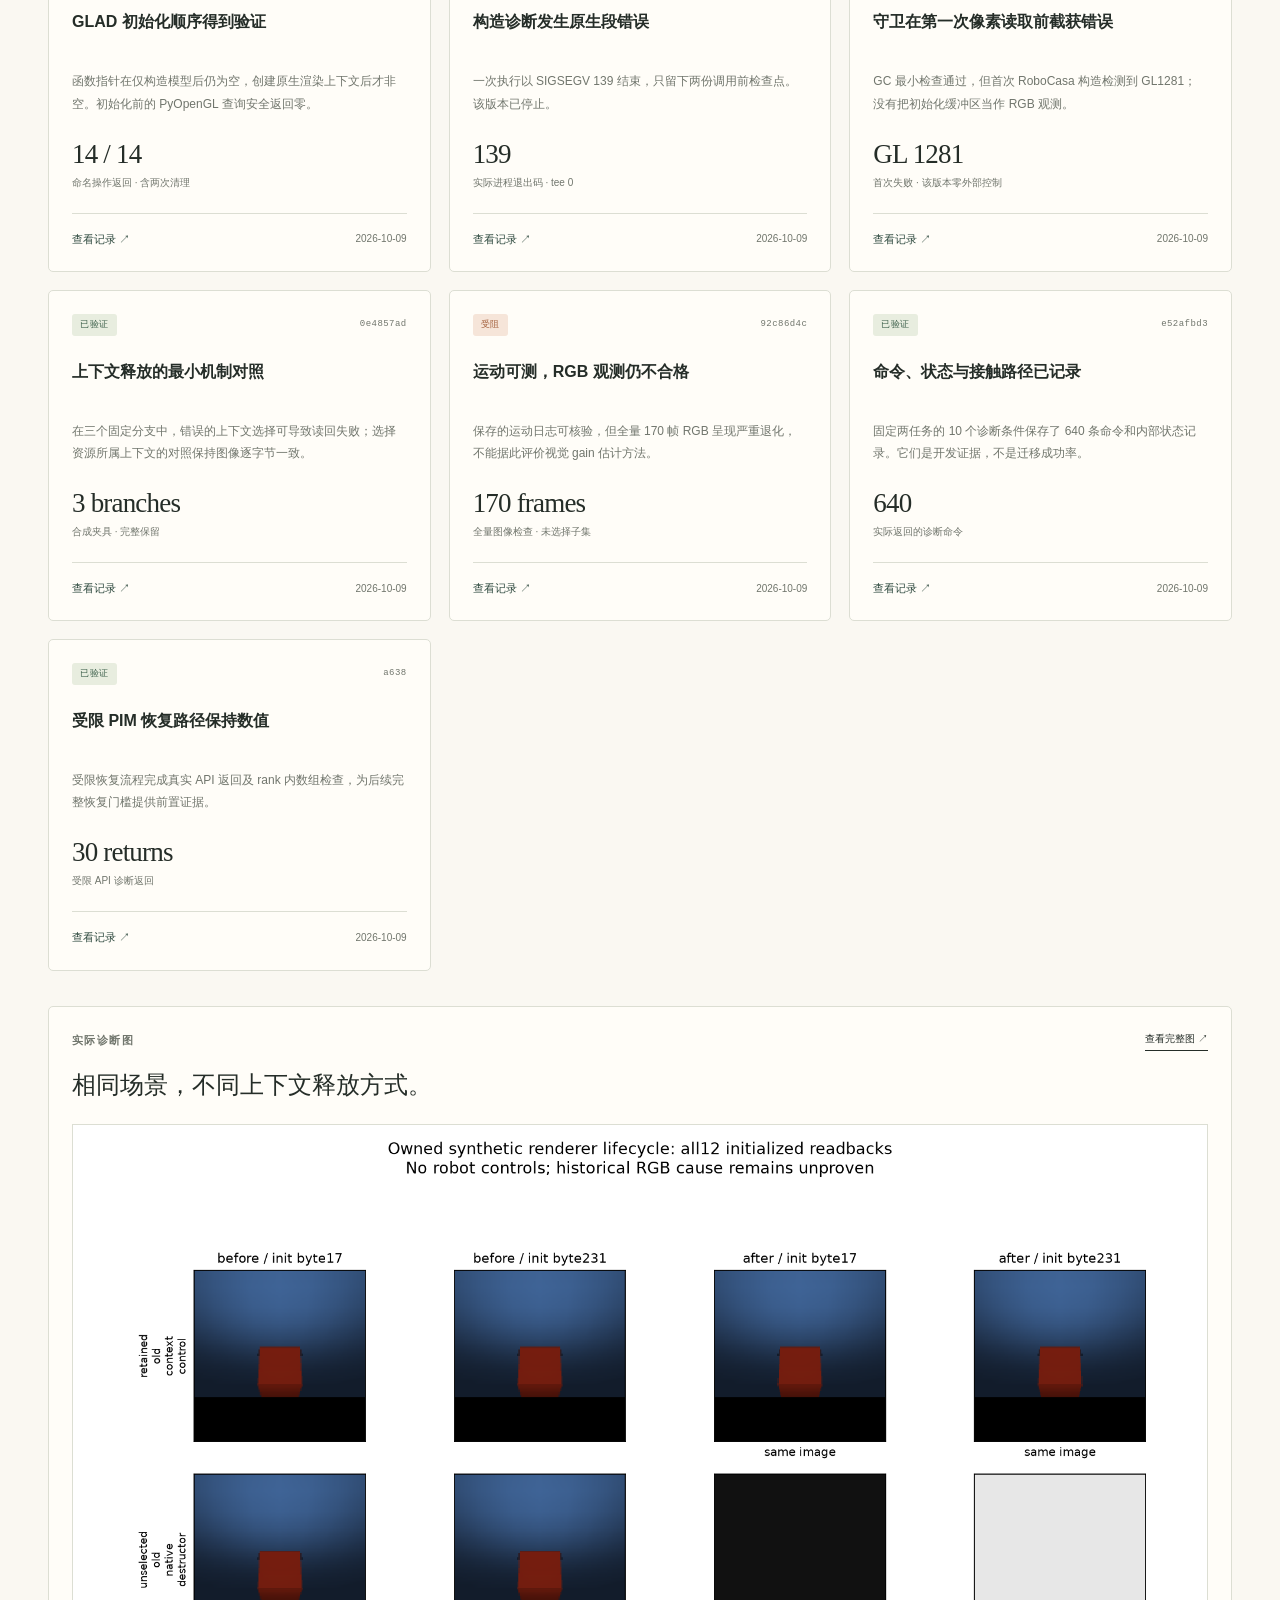
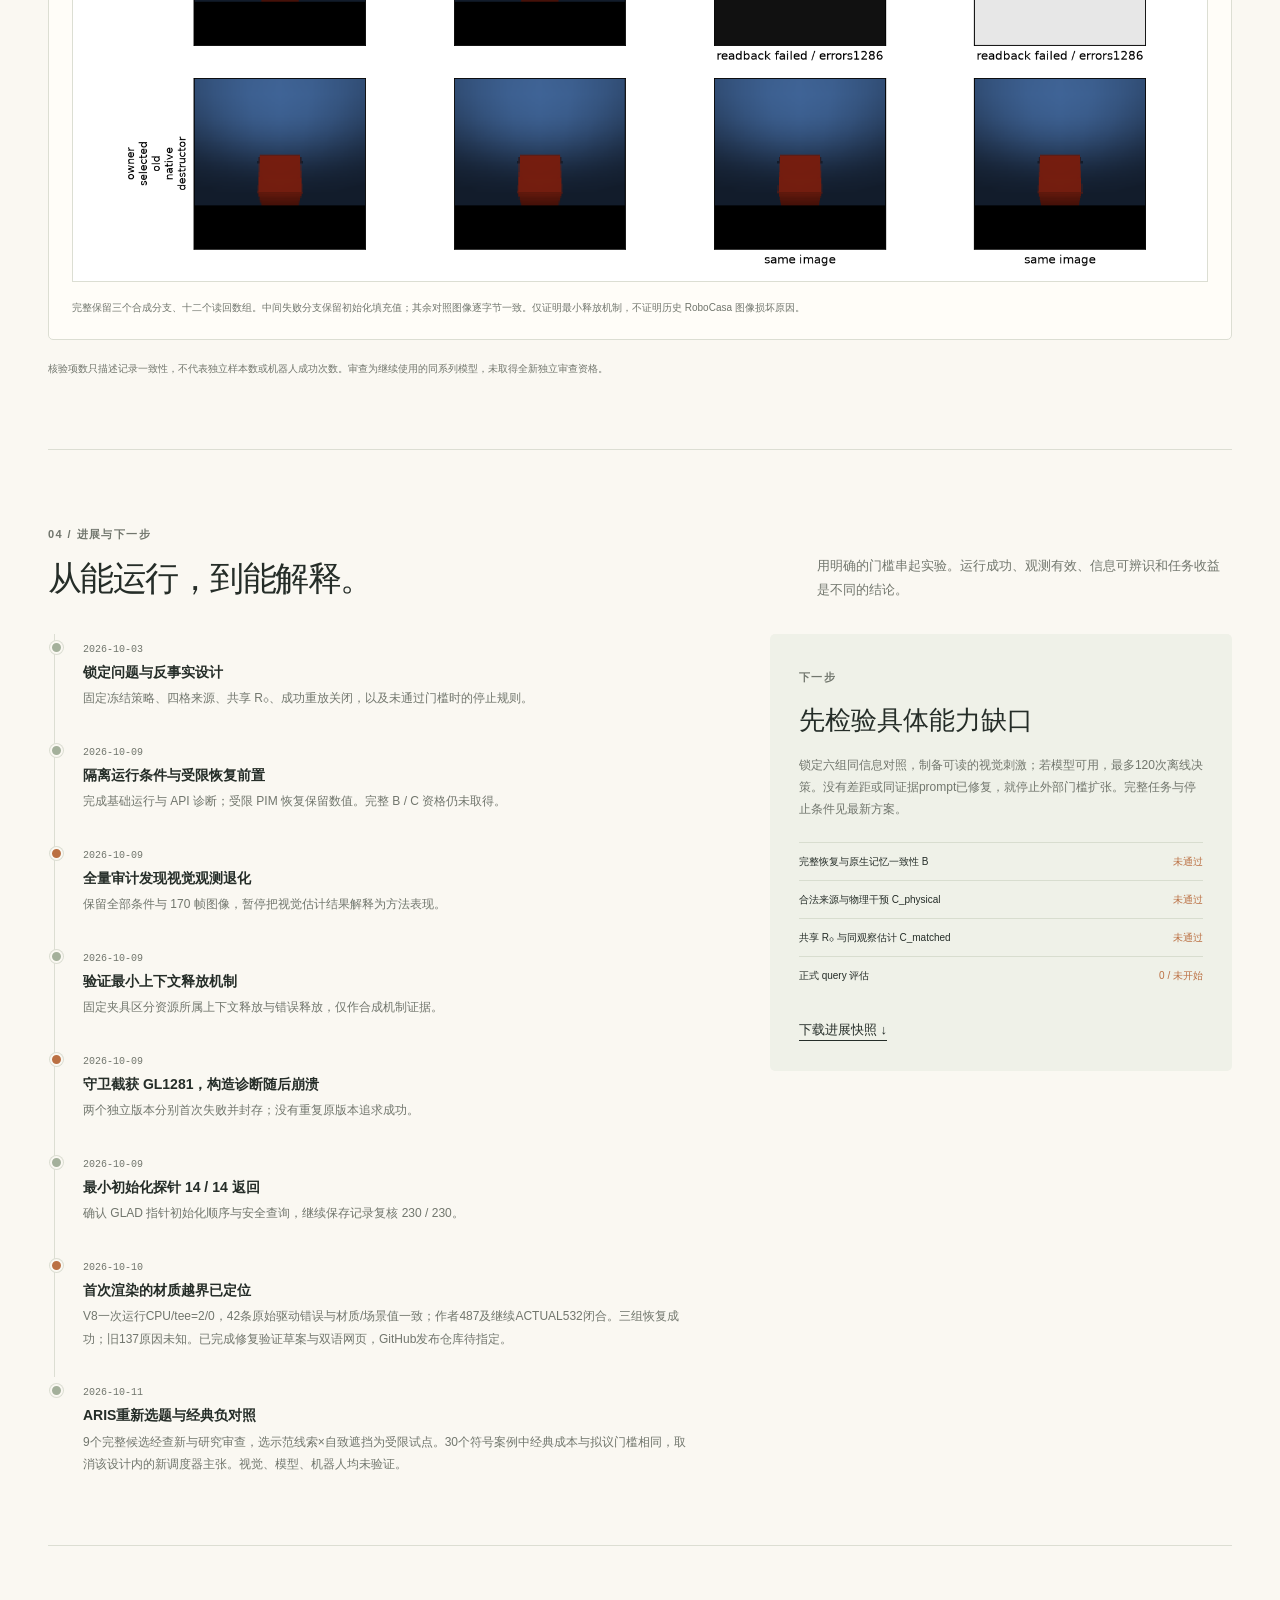
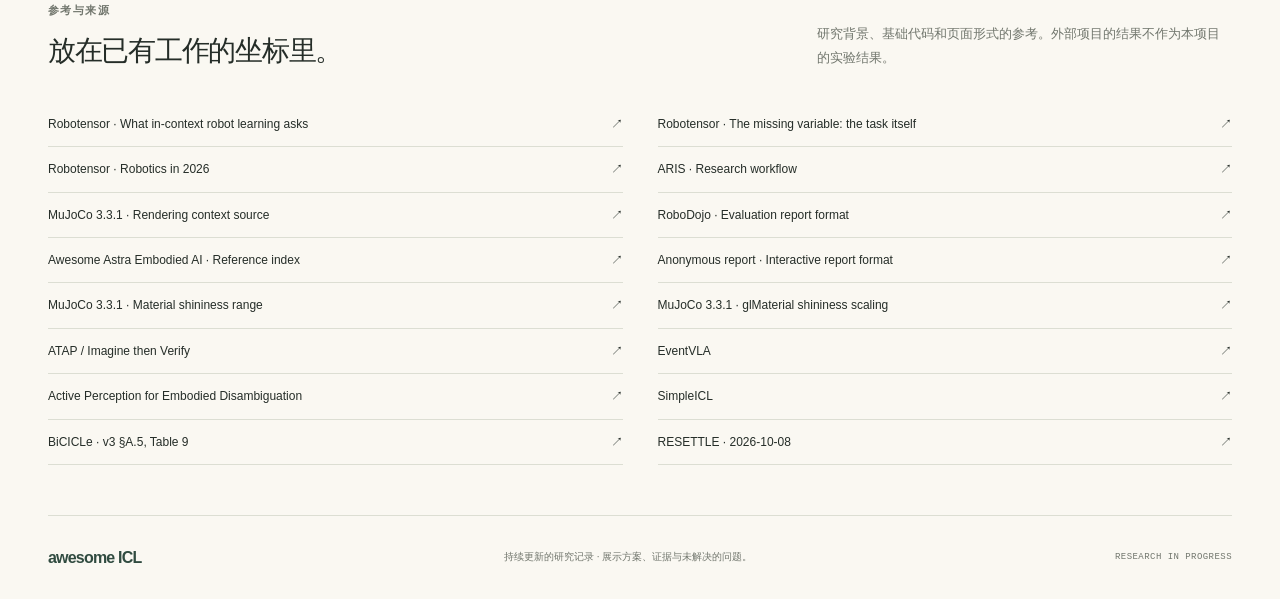
==== commit 0e92478d: "Make the research plan concrete with demo-conditioned inspection controls" ====
--- a/index.html
+++ b/index.html
@@ -3,7 +3,7 @@
 <head>
   <meta charset="utf-8">
   <meta name="viewport" content="width=device-width, initial-scale=1">
-  <meta name="description" content="An open research notebook on what frozen robot policies retain, retrieve, and transfer from experience. Research design, evidence, and progress.">
+  <meta name="description" content="Can demonstrations teach a frozen robot policy which evidence to inspect before its own grasp hides it? Concrete research plan, classical negative controls, and progress.">
   <meta http-equiv="Content-Security-Policy" content="default-src 'self'; script-src 'self'; style-src 'self'; img-src 'self' data:; connect-src 'self'; object-src 'none'; base-uri 'self'; form-action 'none'">
   <meta name="color-scheme" content="light">
   <title>awesome ICL — Experience, under examination</title>
@@ -17,7 +17,7 @@
     <a class="brand" href="?view=overview" aria-label="awesome ICL home"><img src="assets/mark.svg" width="30" height="30" alt=""><strong>awesome <span>ICL</span></strong><span class="brand-label">research notebook</span></a>
     <nav aria-label="Main navigation" id="navigation">
       <a href="?view=overview" data-view="overview" data-i18n="navOverview">概览</a>
-      <a href="?view=proposal" data-view="proposal" data-i18n="navProposal">研究方案</a>
+      <a href="research-plan.html" data-latest-plan data-i18n="navLatest">最新方案</a><a href="?view=proposal" data-view="proposal" data-i18n="navProposal">旧方案</a>
       <a href="?view=evidence" data-view="evidence" data-i18n="navEvidence">证据记录</a>
       <a href="?view=timeline" data-view="timeline" data-i18n="navTimeline">进展</a>
     </nav>
@@ -27,43 +27,41 @@
     <section class="hero view-section" data-views="overview">
       <div class="hero-copy">
         <div class="eyebrow"><span class="status-dot"></span><span data-i18n="eyebrow">具身智能 · 经验迁移 · 公开研究记录</span></div>
-        <h1 data-i18n="heroTitle">换一个任务，<br>旧经验还能帮忙吗？</h1>
-        <p class="hero-subtitle" data-i18n="heroSubtitle">在权重冻结的机器人策略中，把任务记忆与执行条件拆开，追踪经验从输入、压缩到检索和行动的每一步。</p>
-        <div class="hero-links"><a class="button primary" href="?view=proposal" data-view="proposal"><span data-i18n="exploreDesign">阅读研究方案</span><span aria-hidden="true">↗</span></a><a class="text-link" href="?view=evidence" data-view="evidence" data-i18n="inspectEvidence">查看现有证据 →</a></div>
-        <p class="hero-footnote" data-i18n="heroFootnote">当前处于运行与观测资格验证阶段。正式迁移评估尚未开始。</p>
+        <h1 data-i18n="heroTitle">抓取之前，<br>应该先看哪里？</h1>
+        <p class="hero-subtitle" data-i18n="heroSubtitle">同一个箱件，只换教学示范：按颜色分拣可以直接抓；按侧面符号分拣，应在夹爪遮住线索前补看。</p>
+        <div class="hero-links"><a class="button primary" href="research-plan.html" data-latest-plan id="latest-plan-link"><span data-i18n="exploreDesign">阅读研究方案</span><span aria-hidden="true">↗</span></a><a class="text-link" href="?view=evidence" data-view="evidence" data-i18n="inspectEvidence">查看现有证据 →</a></div>
+        <p class="hero-footnote" data-i18n="heroFootnote">当前只有符号设计负对照和离散视觉输入包；模型和机器人试点未运行。</p>
       </div>
       <figure class="hero-figure">
-        <div class="figure-top"><span data-i18n="figureTitle">经验的去向</span><span class="mono">SOURCE → QUERY</span></div>
+        <div class="figure-top"><span data-i18n="figureTitle">示范改变必要线索</span><span class="mono">DEMO → CUE → ACTION</span></div>
         <svg viewBox="0 0 580 390" role="img" aria-labelledby="diagram-title diagram-desc">
-          <title id="diagram-title">A conceptual experience-transfer pipeline</title><desc id="diagram-desc">Two source histories feed a frozen encoder and memory. A new task retrieves that memory before action. This is a conceptual diagram, not an experimental result.</desc>
-          <defs><pattern id="grid" width="25" height="25" patternUnits="userSpaceOnUse"><path d="M 25 0 L 0 0 0 25" fill="none" stroke="#e7dfd1" stroke-width=".6"/></pattern><marker id="arrow" markerWidth="8" markerHeight="8" refX="6" refY="4" orient="auto"><path d="M0,1 L6,4 L0,7" fill="none" stroke="#8c846d"/></marker></defs>
-          <rect x="0" y="0" width="580" height="390" fill="url(#grid)"/>
-          <path d="M80 108 C125 108 125 182 182 182 M80 273 C125 273 125 202 182 202 M287 192 H351 M454 192 H520" fill="none" stroke="#8c846d" stroke-width="1.5" marker-end="url(#arrow)"/>
-          <rect x="16" y="60" width="103" height="86" rx="5" fill="#fffdf8" stroke="#c8bc9f"/><rect x="16" y="230" width="103" height="86" rx="5" fill="#fffdf8" stroke="#c8bc9f"/>
-          <path d="M39 125 v-17 l15-24 20 3 18 22 M36 127 H96 M45 110 L61 103 L75 85 M43 295 v-18 l16-22 19 2 13 20 M36 298 H96 M48 276 L65 274 L78 255" fill="none" stroke="#394b40" stroke-width="5" stroke-linecap="round"/>
-          <circle cx="61" cy="103" r="5" fill="#d47b47"/><circle cx="65" cy="274" r="5" fill="#d47b47"/>
-          <text x="18" y="47" class="diagram-label">H · TASK A</text><text x="18" y="219" class="diagram-label">H · TASK B</text>
-          <rect x="182" y="138" width="105" height="108" rx="7" fill="#e6ebdf" stroke="#b5c0a6"/><text x="235" y="164" text-anchor="middle" class="diagram-label">FROZEN</text><text x="235" y="187" text-anchor="middle" class="diagram-strong">CTE</text><path d="M206 202 H263 M206 212 H251 M206 222 H256" stroke="#a6b096" stroke-width="3"/>
-          <rect x="351" y="143" width="103" height="100" rx="7" fill="#f2dcc9" stroke="#d4b698"/><text x="402" y="166" text-anchor="middle" class="diagram-label">MEMORY</text><path d="M374 188 H432 M374 203 H420 M374 218 H432" stroke="#b87650" stroke-width="3"/><circle cx="363" cy="188" r="3" fill="#b87650"/><circle cx="363" cy="203" r="3" fill="#b87650"/><circle cx="363" cy="218" r="3" fill="#b87650"/>
-          <circle cx="537" cy="192" r="19" fill="#354d43"/><path d="M531 186 L537 192 L531 198 M540 186 V198" fill="none" stroke="#fffdf8" stroke-width="2"/><text x="537" y="232" text-anchor="middle" class="diagram-label">ACTION</text>
-          <path d="M404 73 V133" fill="none" stroke="#8c846d" stroke-dasharray="4 4" marker-end="url(#arrow)"/><text x="403" y="59" text-anchor="middle" class="diagram-label">NEW TASK · SAME ROBOT</text>
-          <rect x="160" y="319" width="310" height="34" rx="17" fill="#fffdf8" stroke="#d7cbb5"/><text x="315" y="341" text-anchor="middle" class="diagram-label">SHARED NOMINAL CALIBRATION · R₀</text>
+          <title id="diagram-title">Demonstrations bind a cue before a grasp hides it</title><desc id="diagram-desc">A box has a red front and a circular side cue. Color teaching permits grasping; symbol teaching calls for side inspection. Conceptual, not physical validation.</desc>
+          <defs><marker id="arrow" markerWidth="8" markerHeight="8" refX="6" refY="4" orient="auto"><path d="M0,1 L6,4 L0,7" fill="none" stroke="#8c846d"/></marker></defs>
+          <rect x="20" y="25" width="540" height="340" rx="12" fill="#fffdf8" stroke="#d7cbb5"/>
+          <text x="290" y="60" text-anchor="middle" class="diagram-label">SAME SCENE · DIFFERENT DEMONSTRATIONS</text>
+          <path d="M240 126 L320 105 L362 133 L283 157 Z" fill="#e9d9c4" stroke="#8c846d"/><path d="M240 126 L283 157 L283 235 L240 205 Z" fill="#c76652" stroke="#8c846d"/><path d="M283 157 L362 133 L362 211 L283 235 Z" fill="#f2e6d4" stroke="#8c846d"/>
+          <ellipse cx="325" cy="183" rx="16" ry="21" fill="none" stroke="#354d43" stroke-width="5"/>
+          <text x="86" y="120" class="diagram-label">COLOR DEMOS</text><text x="86" y="150" class="diagram-strong">A</text><path d="M140 160 L228 172" fill="none" stroke="#8c846d" marker-end="url(#arrow)"/>
+          <text x="385" y="120" class="diagram-label">SYMBOL DEMOS</text><text x="405" y="150" class="diagram-strong">B</text><path d="M401 160 L368 180" fill="none" stroke="#8c846d" marker-end="url(#arrow)"/>
+          <rect x="58" y="276" width="185" height="45" rx="7" fill="#e6ebdf" stroke="#b5c0a6"/><text x="150" y="303" text-anchor="middle" class="diagram-label">KNOWN → GRASP</text>
+          <rect x="310" y="276" width="218" height="45" rx="7" fill="#f2dcc9" stroke="#d4b698"/><text x="419" y="303" text-anchor="middle" class="diagram-label">UNKNOWN → INSPECT</text>
+          <path d="M242 239 L180 270 M360 239 L410 270" fill="none" stroke="#8c846d" marker-end="url(#arrow)"/>
         </svg>
-        <figcaption data-i18n="figureCaption">概念示意 · 神经参数冻结，研究者干预初始记忆。</figcaption>
+        <figcaption data-i18n="figureCaption">概念示意 · 场景相同，只换示范；真实遮挡与补看仍待验证。</figcaption>
       </figure>
     </section>
     <section class="metrics view-section" data-views="overview" aria-label="Research scope">
       <div><strong>0</strong><span data-i18n="metricFormal">已完成正式 query</span><small data-i18n="metricFormalSub">尚未授予物理与信息资格</small></div>
-      <div><strong>2</strong><span data-i18n="metricTasks">固定任务</span><small>CloseToasterOvenDoor / OpenStandMixerHead</small></div>
-      <div><strong>4</strong><span data-i18n="metricCells">核心反事实条件</span><small data-i18n="metricCellsSub">任务匹配 × 执行增益匹配</small></div>
-      <div><strong>48</strong><span data-i18n="metricSmoke">计划 smoke queries</span><small data-i18n="metricSmokeSub">4 worlds × 12 条件 · 未运行</small></div>
+      <div><strong>9</strong><span data-i18n="metricTasks">已审查完整候选</span><small data-i18n="metricTasksSub">ARIS三种lens × 三个候选</small></div>
+      <div><strong>15</strong><span data-i18n="metricCells">符号配对上下文</span><small data-i18n="metricCellsSub">任务匹配 × 执行增益匹配</small></div>
+      <div><strong>0</strong><span data-i18n="metricSmoke">机器人新回合</span><small data-i18n="metricSmokeSub">4 worlds × 12 条件 · 未运行</small></div>
     </section>
     <section class="current-strip view-section" data-views="overview proposal evidence timeline"><div><span class="eyebrow" data-i18n="currentLabel">当前进展</span><p id="current-summary">正在加载保存的进展…</p></div><span class="snapshot-date mono" id="snapshot-date"></span></section>
-    <section class="section view-section" data-views="overview proposal" id="question">
+    <section class="section view-section" data-views="proposal" id="question">
       <div class="section-heading"><div><span class="eyebrow">01 / <span data-i18n="questionLabel">研究问题</span></span><h2 data-i18n="questionTitle">经验里，究竟是什么在迁移？</h2></div><p data-i18n="questionIntro">任务外观、执行响应、状态延续与额外尝试很容易混在一起。方案通过配对的来源条件，审计它们各自的作用边界。</p></div>
       <div class="question-grid"><article class="note-card"><span class="number">C1</span><h3 data-i18n="claimOneTitle">初始经验的条件效应</h3><p data-i18n="claimOneText">在完整 reset 和相同当前任务下，来源执行增益是否匹配，会怎样改变同一冻结策略的闭环表现？</p></article><article class="note-card"><span class="number">C2</span><h3 data-i18n="claimTwoTitle">信息利用与误用的边界</h3><p data-i18n="claimTwoText">信息是否进入压缩表示、被检索并影响行动？用合法对照和同观察校准，限制解释，而不把日志当作因果机制证明。</p></article><aside class="scope-note"><span class="eyebrow" data-i18n="scopeLabel">研究范围</span><p data-i18n="scopeText">针对公开冻结 PIM 策略的研究者记忆移植。关闭成功轨迹重放；不重新训练策略，也不声称原生跨任务自我改进。</p></aside></div>
     </section>
-    <section class="section matrix-section view-section" data-views="overview proposal" id="design">
+    <section class="section matrix-section view-section" data-views="proposal" id="design">
       <div class="section-heading"><div><span class="eyebrow">02 / <span data-i18n="designLabel">反事实设计</span></span><h2 data-i18n="designTitle">同一个 query，四种旧经历。</h2></div><p data-i18n="designIntro">所有组共享名义标定 R₀。分别改变来源任务与执行增益，保留真实来源身份，再恢复到当前 query 的初始记忆。</p></div>
       <div class="matrix-layout"><div class="matrix" role="group" aria-label="Counterfactual source conditions"><div class="matrix-axis"><span data-i18n="gainMismatch">增益不匹配</span><span data-i18n="gainMatch">增益匹配</span></div><div class="matrix-row"><span class="row-label" data-i18n="taskMatch">任务匹配</span><button data-condition="H10" type="button" aria-pressed="false"><strong>H10</strong><span data-i18n="h10">相同任务 · 不同增益</span></button><button data-condition="H11" class="selected" type="button" aria-pressed="true"><strong>H11</strong><span data-i18n="h11">相同任务 · 相同增益</span></button></div><div class="matrix-row"><span class="row-label" data-i18n="taskMismatch">任务不匹配</span><button data-condition="H00" type="button" aria-pressed="false"><strong>H00</strong><span data-i18n="h00">不同任务 · 不同增益</span></button><button data-condition="H01" type="button" aria-pressed="false"><strong>H01</strong><span data-i18n="h01">不同任务 · 相同增益</span></button></div><p class="matrix-note" data-i18n="matrixNote">点击条件查看其含义。这里展示实验设计，尚无成功率结果。</p></div><div class="condition-detail" aria-live="polite"><span class="eyebrow" data-i18n="conditionLabel">所选条件</span><h3 id="condition-name">H11</h3><p id="condition-description"></p><div class="formula">Δ<sub>phys</sub>(T=1) = H11 − H10</div><p class="muted" data-i18n="contrastNote">预定主比较：任务匹配时，增益匹配带来的差异。按独立 query world 配对；不挑选最大差异。</p></div></div>
     </section>
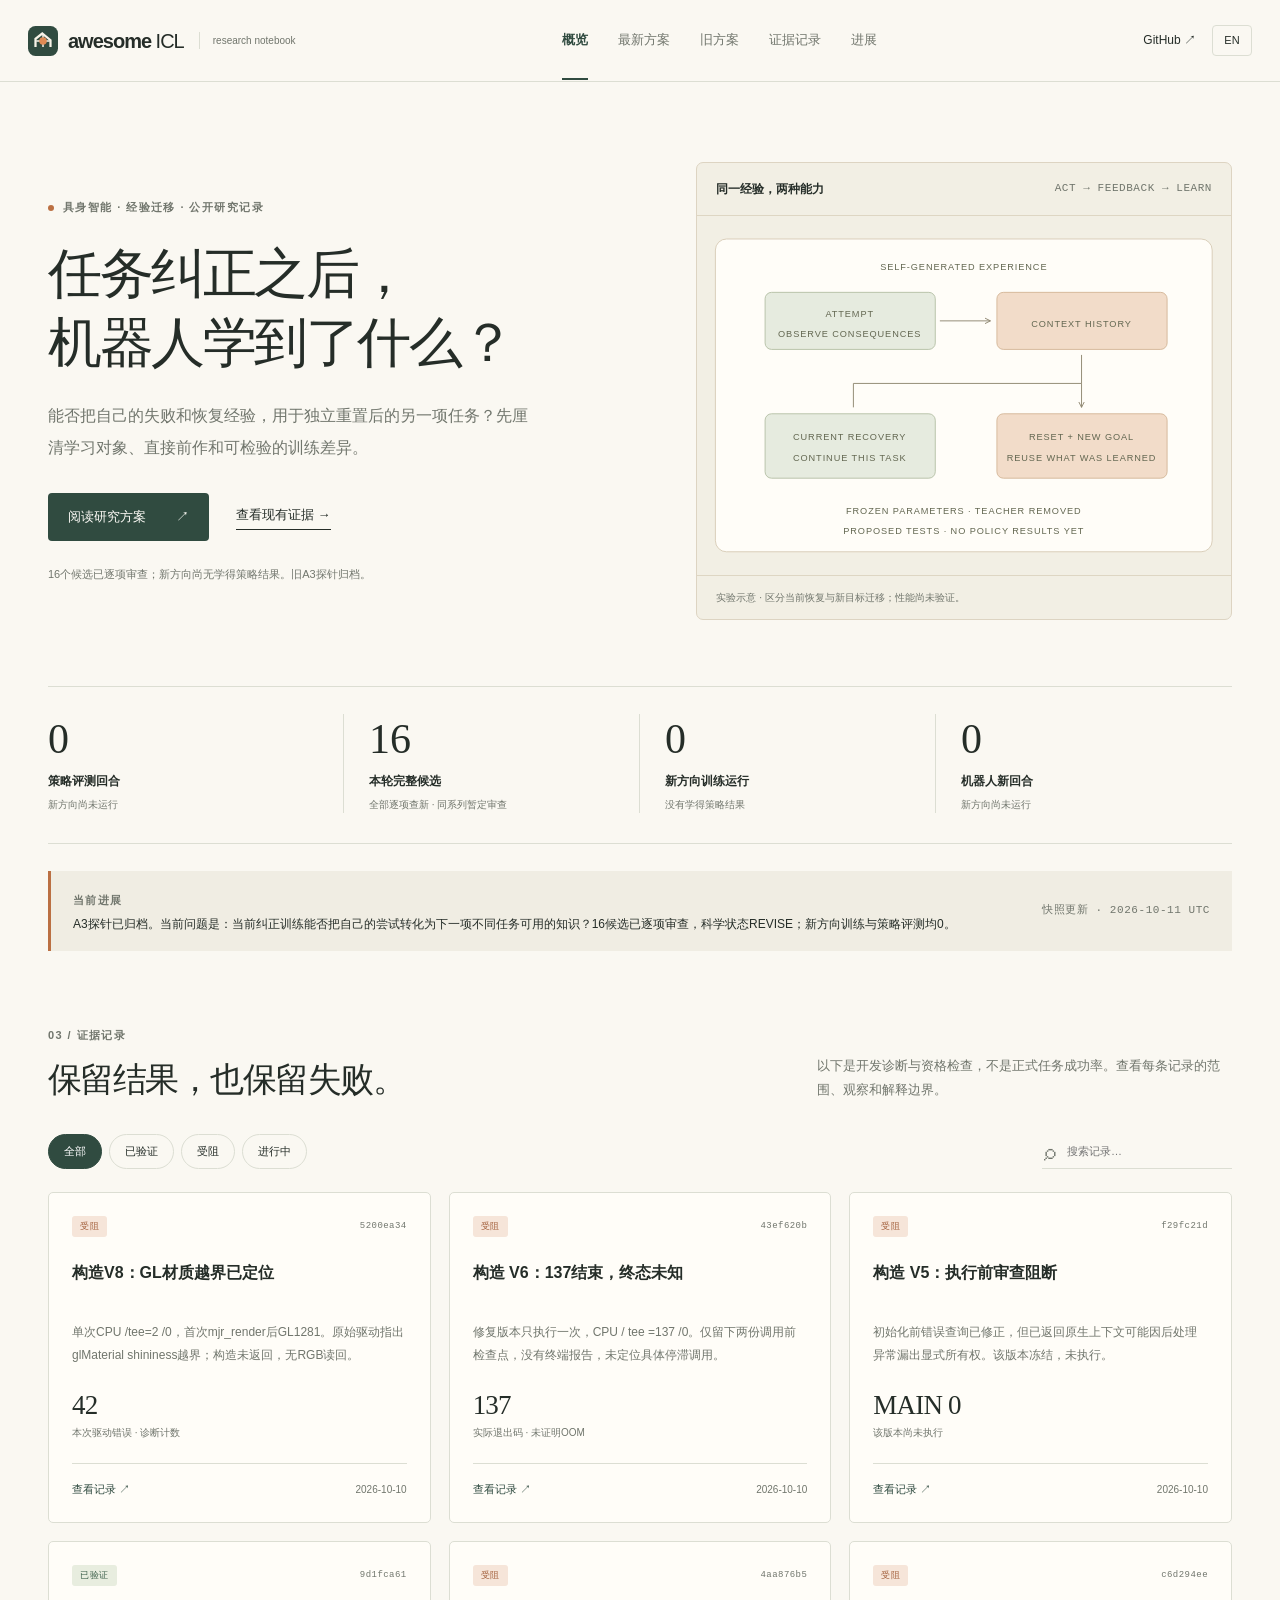
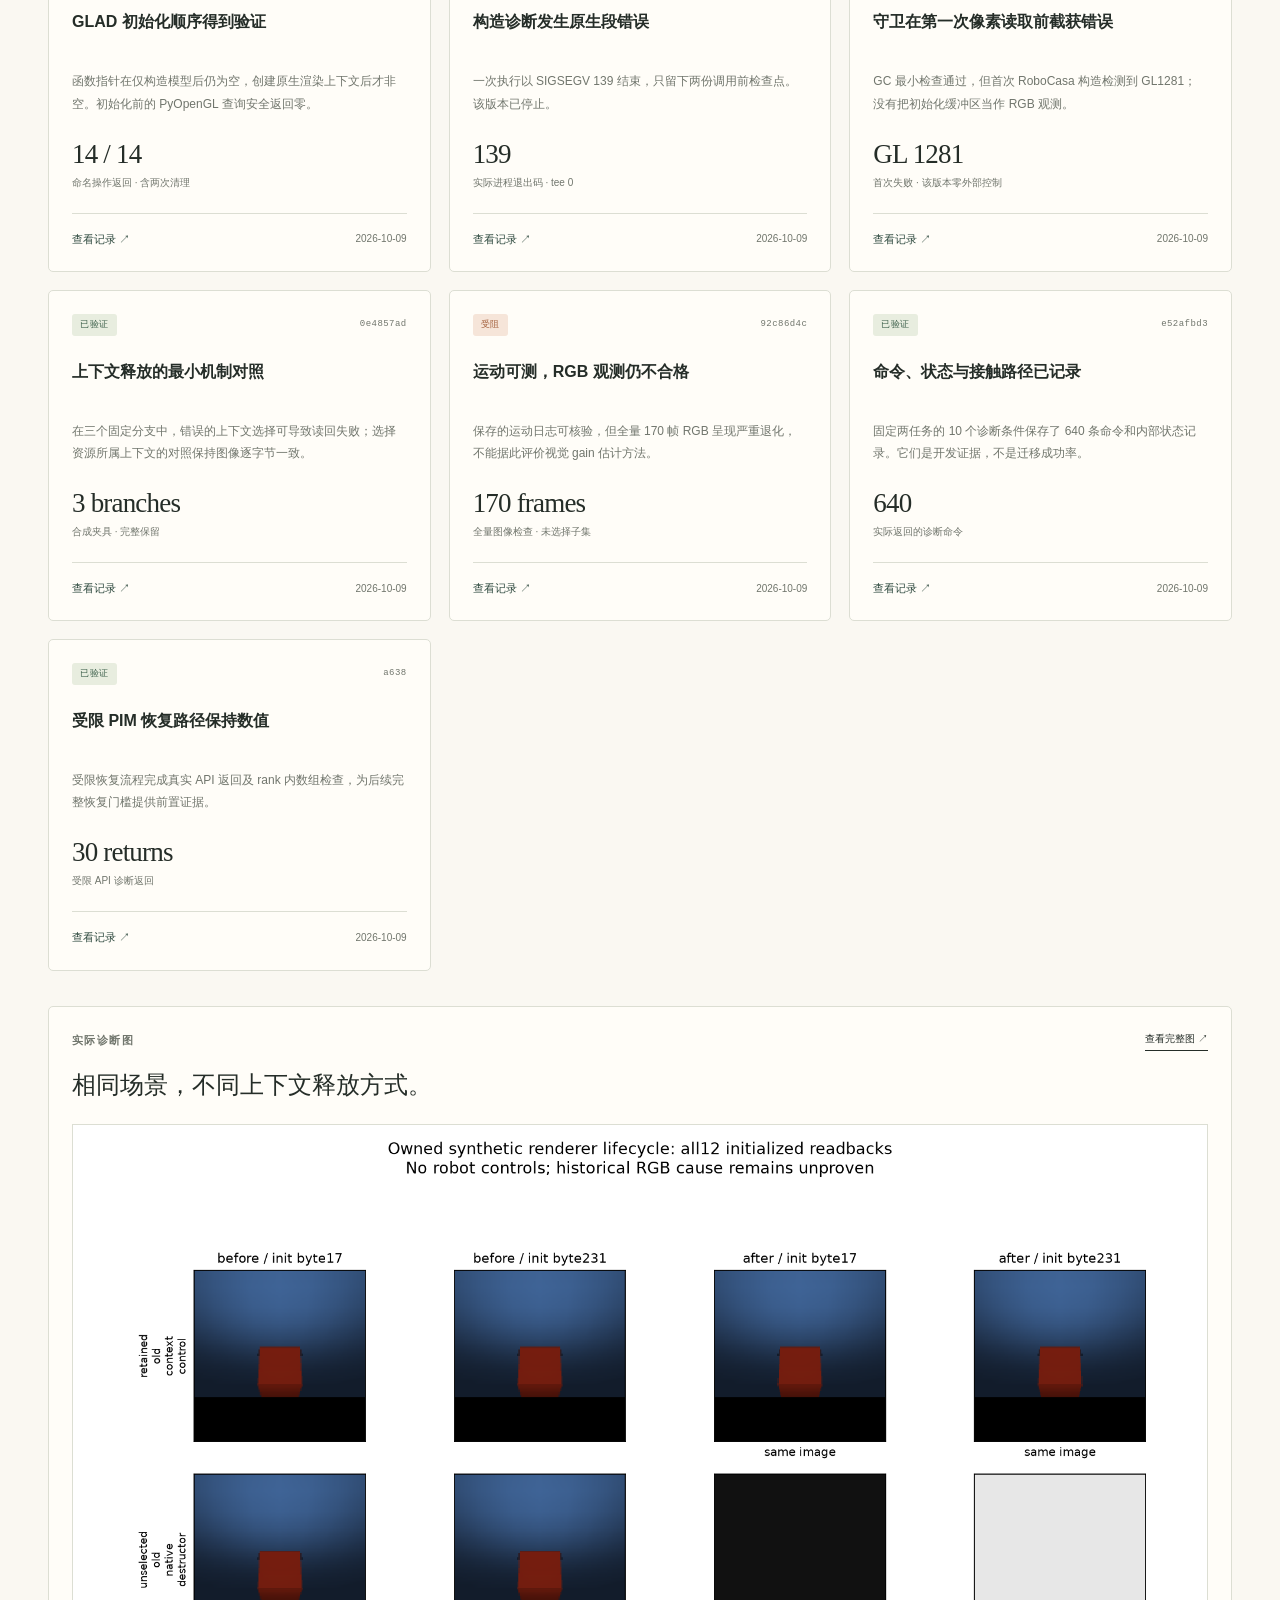
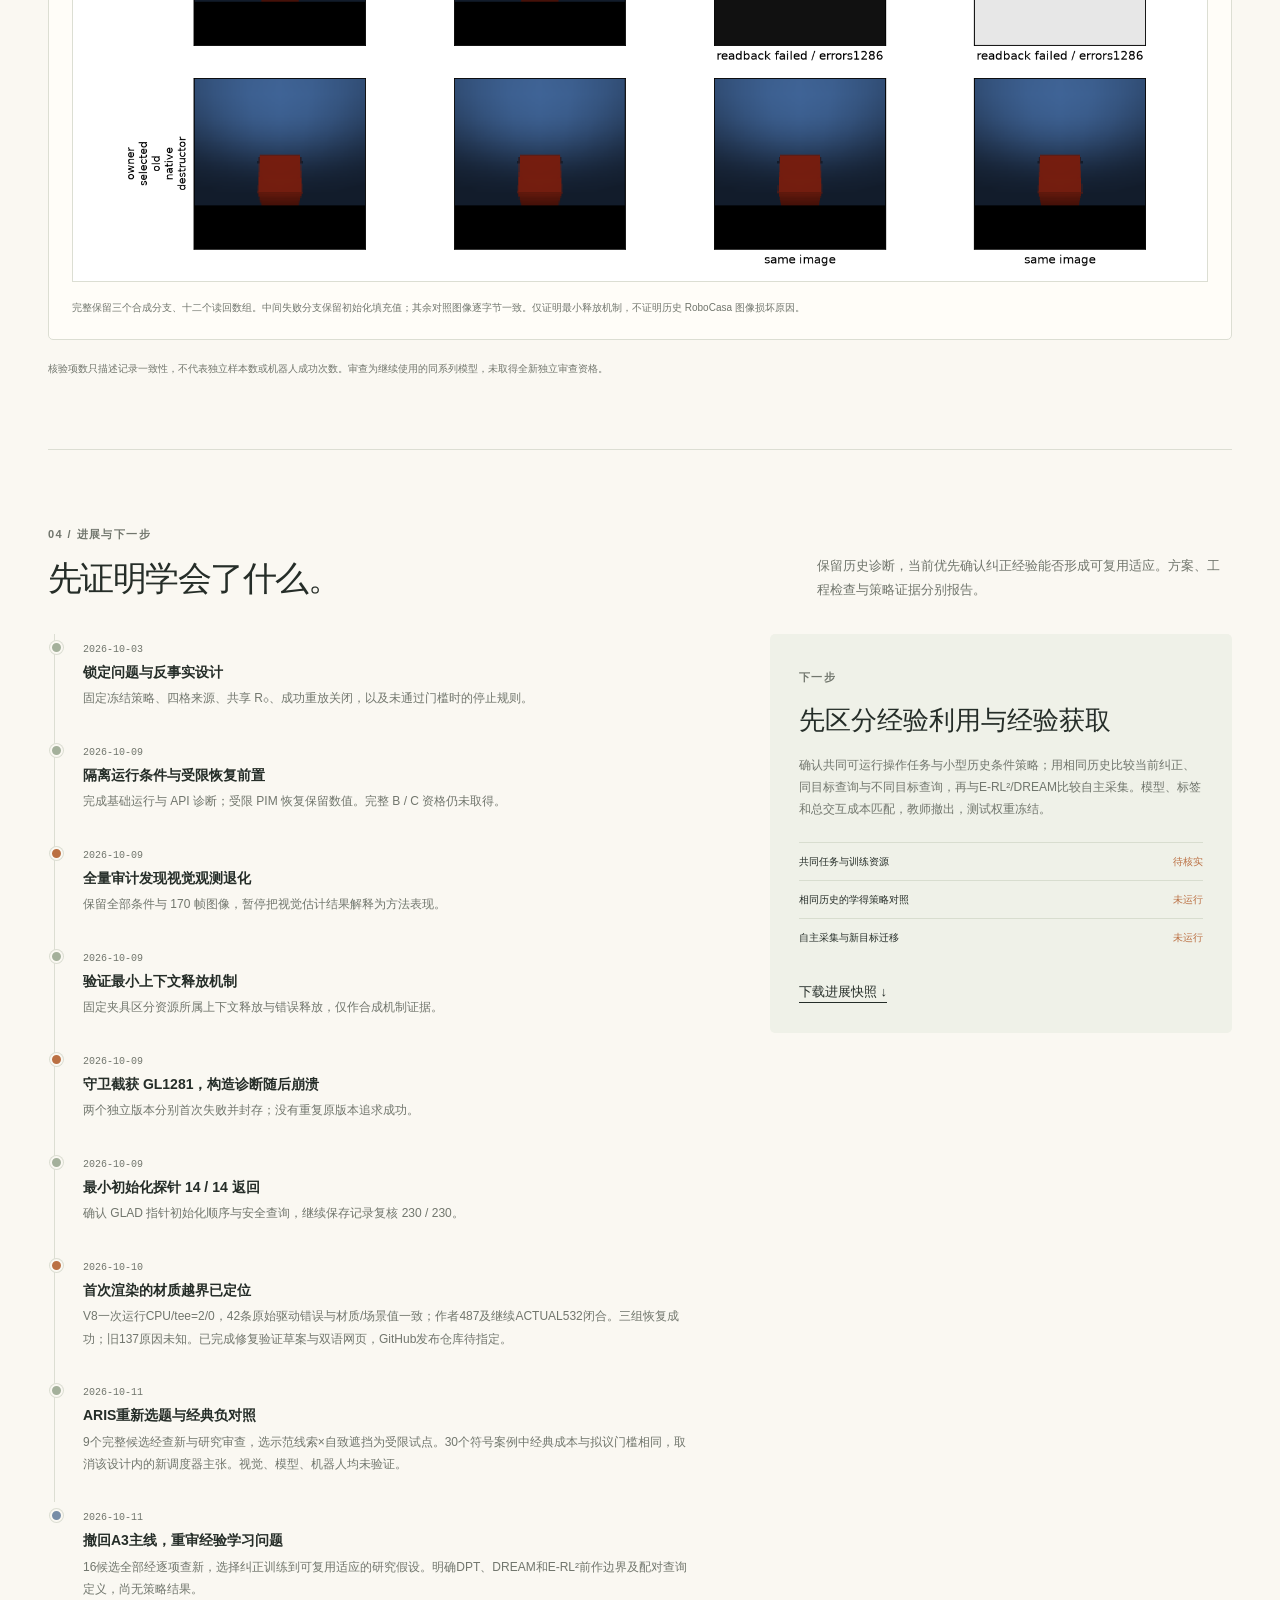
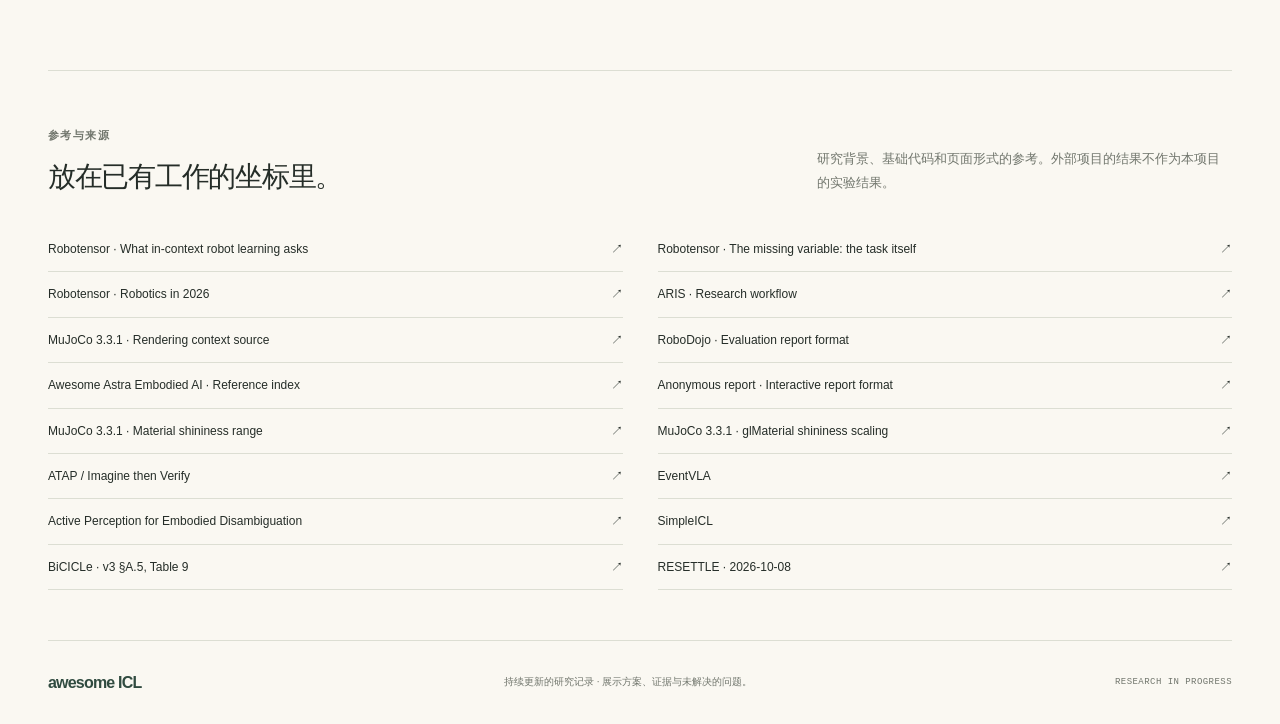
==== commit 08312cdb: "Reframe robot ICL around reusable learning from corrections" ====
--- a/index.html
+++ b/index.html
@@ -3,7 +3,7 @@
 <head>
   <meta charset="utf-8">
   <meta name="viewport" content="width=device-width, initial-scale=1">
-  <meta name="description" content="Can demonstrations teach a frozen robot policy which evidence to inspect before its own grasp hides it? Concrete research plan, classical negative controls, and progress.">
+  <meta name="description" content="Can robot correction training teach reusable in-context adaptation? Revised question, direct prior work, experiment design and historical evidence.">
   <meta http-equiv="Content-Security-Policy" content="default-src 'self'; script-src 'self'; style-src 'self'; img-src 'self' data:; connect-src 'self'; object-src 'none'; base-uri 'self'; form-action 'none'">
   <meta name="color-scheme" content="light">
   <title>awesome ICL — Experience, under examination</title>
@@ -27,33 +27,34 @@
     <section class="hero view-section" data-views="overview">
       <div class="hero-copy">
         <div class="eyebrow"><span class="status-dot"></span><span data-i18n="eyebrow">具身智能 · 经验迁移 · 公开研究记录</span></div>
-        <h1 data-i18n="heroTitle">抓取之前，<br>应该先看哪里？</h1>
-        <p class="hero-subtitle" data-i18n="heroSubtitle">同一个箱件，只换教学示范：按颜色分拣可以直接抓；按侧面符号分拣，应在夹爪遮住线索前补看。</p>
+        <h1 data-i18n="heroTitle">任务纠正之后，<br>机器人学到了什么？</h1>
+        <p class="hero-subtitle" data-i18n="heroSubtitle">能否把自己的失败和恢复经验，用于独立重置后的另一项任务？先厘清学习对象、前作和可检验的训练差异。</p>
         <div class="hero-links"><a class="button primary" href="research-plan.html" data-latest-plan id="latest-plan-link"><span data-i18n="exploreDesign">阅读研究方案</span><span aria-hidden="true">↗</span></a><a class="text-link" href="?view=evidence" data-view="evidence" data-i18n="inspectEvidence">查看现有证据 →</a></div>
-        <p class="hero-footnote" data-i18n="heroFootnote">当前只有符号设计负对照和离散视觉输入包；模型和机器人试点未运行。</p>
+        <p class="hero-footnote" data-i18n="heroFootnote">16个候选已逐项审查；当前没有新方向的学得策略结果。旧探针归档。</p>
       </div>
       <figure class="hero-figure">
-        <div class="figure-top"><span data-i18n="figureTitle">示范改变必要线索</span><span class="mono">DEMO → CUE → ACTION</span></div>
+        <div class="figure-top"><span data-i18n="figureTitle">同一经验，两种能力</span><span class="mono">ACT → FEEDBACK → LEARN</span></div>
         <svg viewBox="0 0 580 390" role="img" aria-labelledby="diagram-title diagram-desc">
-          <title id="diagram-title">Demonstrations bind a cue before a grasp hides it</title><desc id="diagram-desc">A box has a red front and a circular side cue. Color teaching permits grasping; symbol teaching calls for side inspection. Conceptual, not physical validation.</desc>
+          <title id="diagram-title">Current recovery and reusable adaptation are separate tests</title><desc id="diagram-desc">Self-generated actions and observed feedback form history. Test both current recovery and a different goal after resetting physical state, while retaining history and freezing parameters. This is a proposed experiment, not a result.</desc>
           <defs><marker id="arrow" markerWidth="8" markerHeight="8" refX="6" refY="4" orient="auto"><path d="M0,1 L6,4 L0,7" fill="none" stroke="#8c846d"/></marker></defs>
           <rect x="20" y="25" width="540" height="340" rx="12" fill="#fffdf8" stroke="#d7cbb5"/>
-          <text x="290" y="60" text-anchor="middle" class="diagram-label">SAME SCENE · DIFFERENT DEMONSTRATIONS</text>
-          <path d="M240 126 L320 105 L362 133 L283 157 Z" fill="#e9d9c4" stroke="#8c846d"/><path d="M240 126 L283 157 L283 235 L240 205 Z" fill="#c76652" stroke="#8c846d"/><path d="M283 157 L362 133 L362 211 L283 235 Z" fill="#f2e6d4" stroke="#8c846d"/>
-          <ellipse cx="325" cy="183" rx="16" ry="21" fill="none" stroke="#354d43" stroke-width="5"/>
-          <text x="86" y="120" class="diagram-label">COLOR DEMOS</text><text x="86" y="150" class="diagram-strong">A</text><path d="M140 160 L228 172" fill="none" stroke="#8c846d" marker-end="url(#arrow)"/>
-          <text x="385" y="120" class="diagram-label">SYMBOL DEMOS</text><text x="405" y="150" class="diagram-strong">B</text><path d="M401 160 L368 180" fill="none" stroke="#8c846d" marker-end="url(#arrow)"/>
-          <rect x="58" y="276" width="185" height="45" rx="7" fill="#e6ebdf" stroke="#b5c0a6"/><text x="150" y="303" text-anchor="middle" class="diagram-label">KNOWN → GRASP</text>
-          <rect x="310" y="276" width="218" height="45" rx="7" fill="#f2dcc9" stroke="#d4b698"/><text x="419" y="303" text-anchor="middle" class="diagram-label">UNKNOWN → INSPECT</text>
-          <path d="M242 239 L180 270 M360 239 L410 270" fill="none" stroke="#8c846d" marker-end="url(#arrow)"/>
+          <text x="290" y="59" text-anchor="middle" class="diagram-label">SELF-GENERATED EXPERIENCE</text>
+          <rect x="74" y="83" width="185" height="62" rx="7" fill="#e6ebdf" stroke="#b5c0a6"/><text x="166" y="110" text-anchor="middle" class="diagram-label">ATTEMPT</text><text x="166" y="131" text-anchor="middle" class="diagram-label">OBSERVE CONSEQUENCES</text>
+          <path d="M264 114 L319 114" fill="none" stroke="#8c846d" marker-end="url(#arrow)"/>
+          <rect x="326" y="83" width="185" height="62" rx="7" fill="#f2dcc9" stroke="#d4b698"/><text x="418" y="121" text-anchor="middle" class="diagram-label">CONTEXT HISTORY</text>
+          <path d="M418 151 L418 182 L170 182 L170 208 M418 182 L418 208" fill="none" stroke="#8c846d" marker-end="url(#arrow)"/>
+          <rect x="74" y="215" width="185" height="70" rx="7" fill="#e6ebdf" stroke="#b5c0a6"/><text x="166" y="244" text-anchor="middle" class="diagram-label">CURRENT RECOVERY</text><text x="166" y="266" text-anchor="middle" class="diagram-label">CONTINUE THIS TASK</text>
+          <rect x="326" y="215" width="185" height="70" rx="7" fill="#f2dcc9" stroke="#d4b698"/><text x="418" y="244" text-anchor="middle" class="diagram-label">RESET + NEW GOAL</text><text x="418" y="266" text-anchor="middle" class="diagram-label">REUSE WHAT WAS LEARNED</text>
+          <text x="290" y="324" text-anchor="middle" class="diagram-label">FROZEN PARAMETERS · TEACHER REMOVED</text>
+          <text x="290" y="346" text-anchor="middle" class="diagram-label">PROPOSED TESTS · NO POLICY RESULTS YET</text>
         </svg>
-        <figcaption data-i18n="figureCaption">概念示意 · 场景相同，只换示范；真实遮挡与补看仍待验证。</figcaption>
+        <figcaption data-i18n="figureCaption">实验示意 · 相同经验下区分当前恢复与新目标迁移；性能尚未验证。</figcaption>
       </figure>
     </section>
     <section class="metrics view-section" data-views="overview" aria-label="Research scope">
       <div><strong>0</strong><span data-i18n="metricFormal">已完成正式 query</span><small data-i18n="metricFormalSub">尚未授予物理与信息资格</small></div>
-      <div><strong>9</strong><span data-i18n="metricTasks">已审查完整候选</span><small data-i18n="metricTasksSub">ARIS三种lens × 三个候选</small></div>
-      <div><strong>15</strong><span data-i18n="metricCells">符号配对上下文</span><small data-i18n="metricCellsSub">任务匹配 × 执行增益匹配</small></div>
+      <div><strong>16</strong><span data-i18n="metricTasks">已审查完整候选</span><small data-i18n="metricTasksSub">ARIS三种lens × 三个候选</small></div>
+      <div><strong>0</strong><span data-i18n="metricCells">符号配对上下文</span><small data-i18n="metricCellsSub">任务匹配 × 执行增益匹配</small></div>
       <div><strong>0</strong><span data-i18n="metricSmoke">机器人新回合</span><small data-i18n="metricSmokeSub">4 worlds × 12 条件 · 未运行</small></div>
     </section>
     <section class="current-strip view-section" data-views="overview proposal evidence timeline"><div><span class="eyebrow" data-i18n="currentLabel">当前进展</span><p id="current-summary">正在加载保存的进展…</p></div><span class="snapshot-date mono" id="snapshot-date"></span></section>
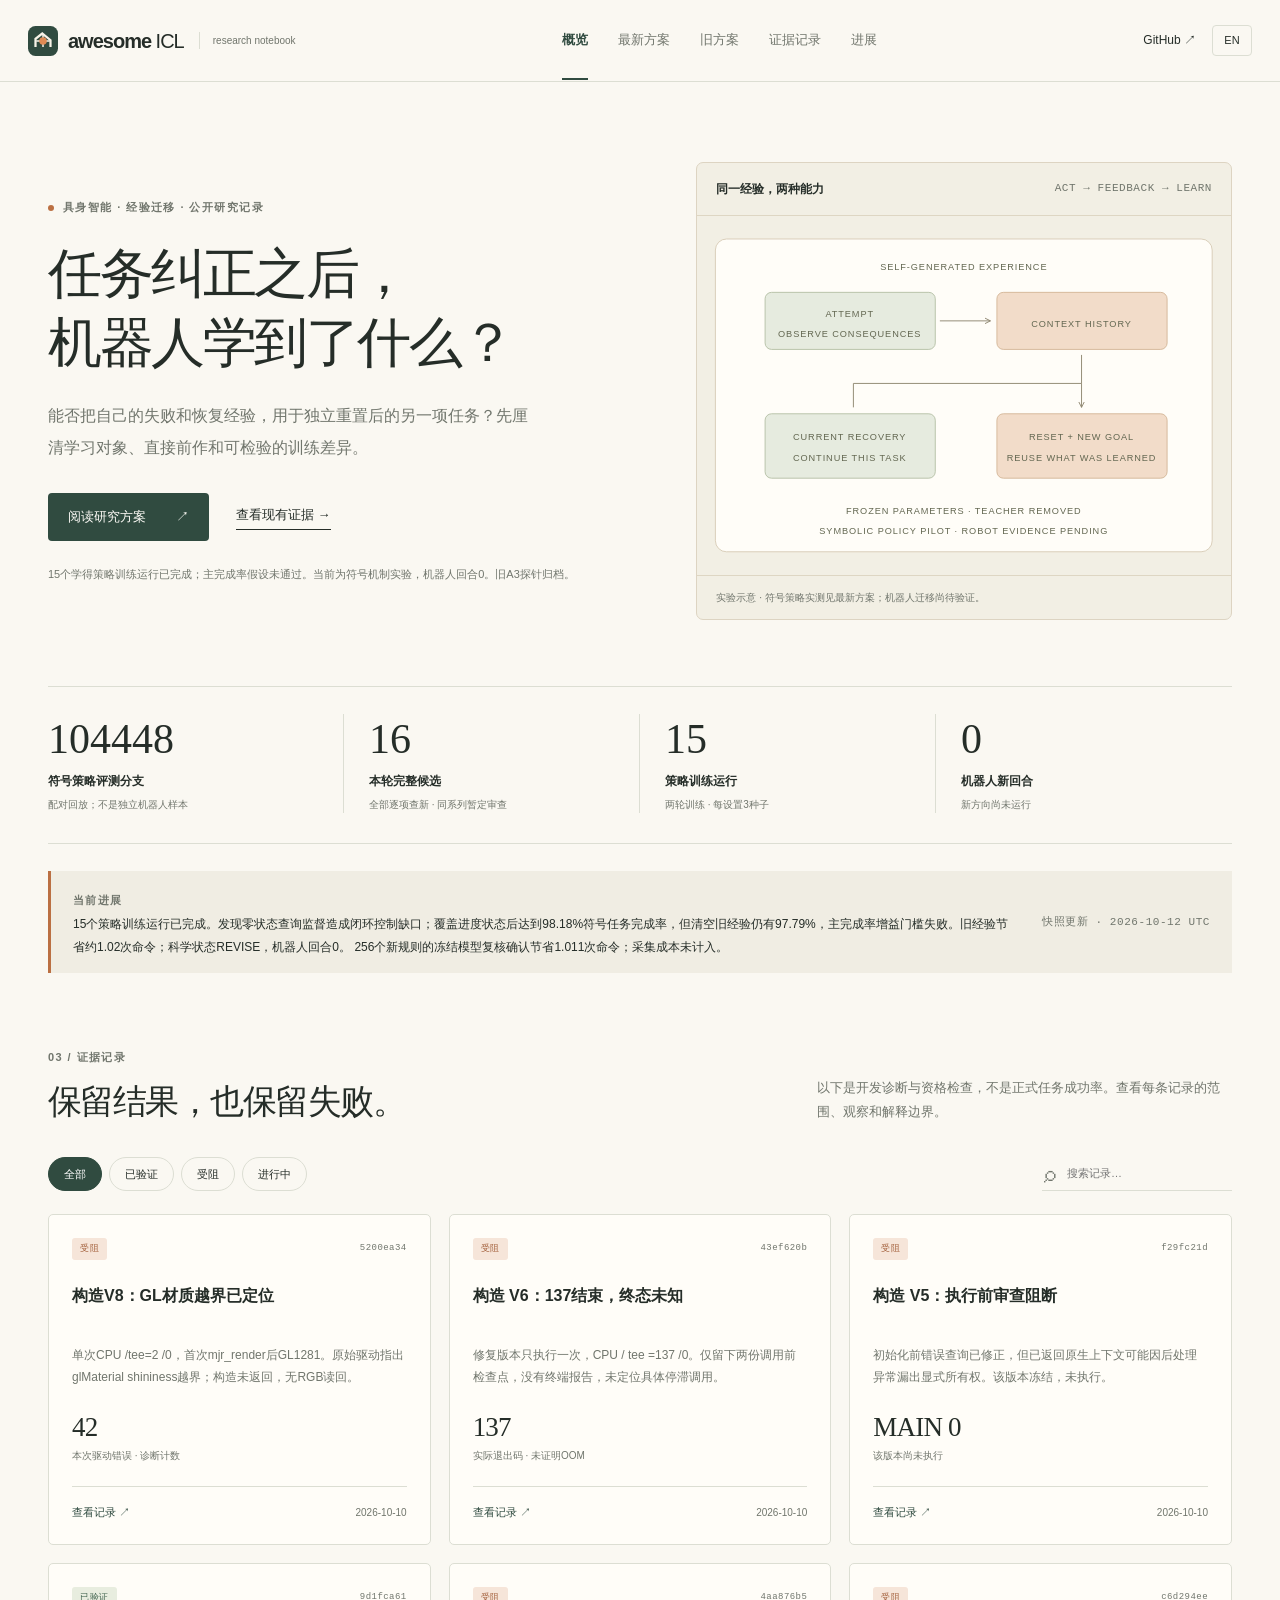
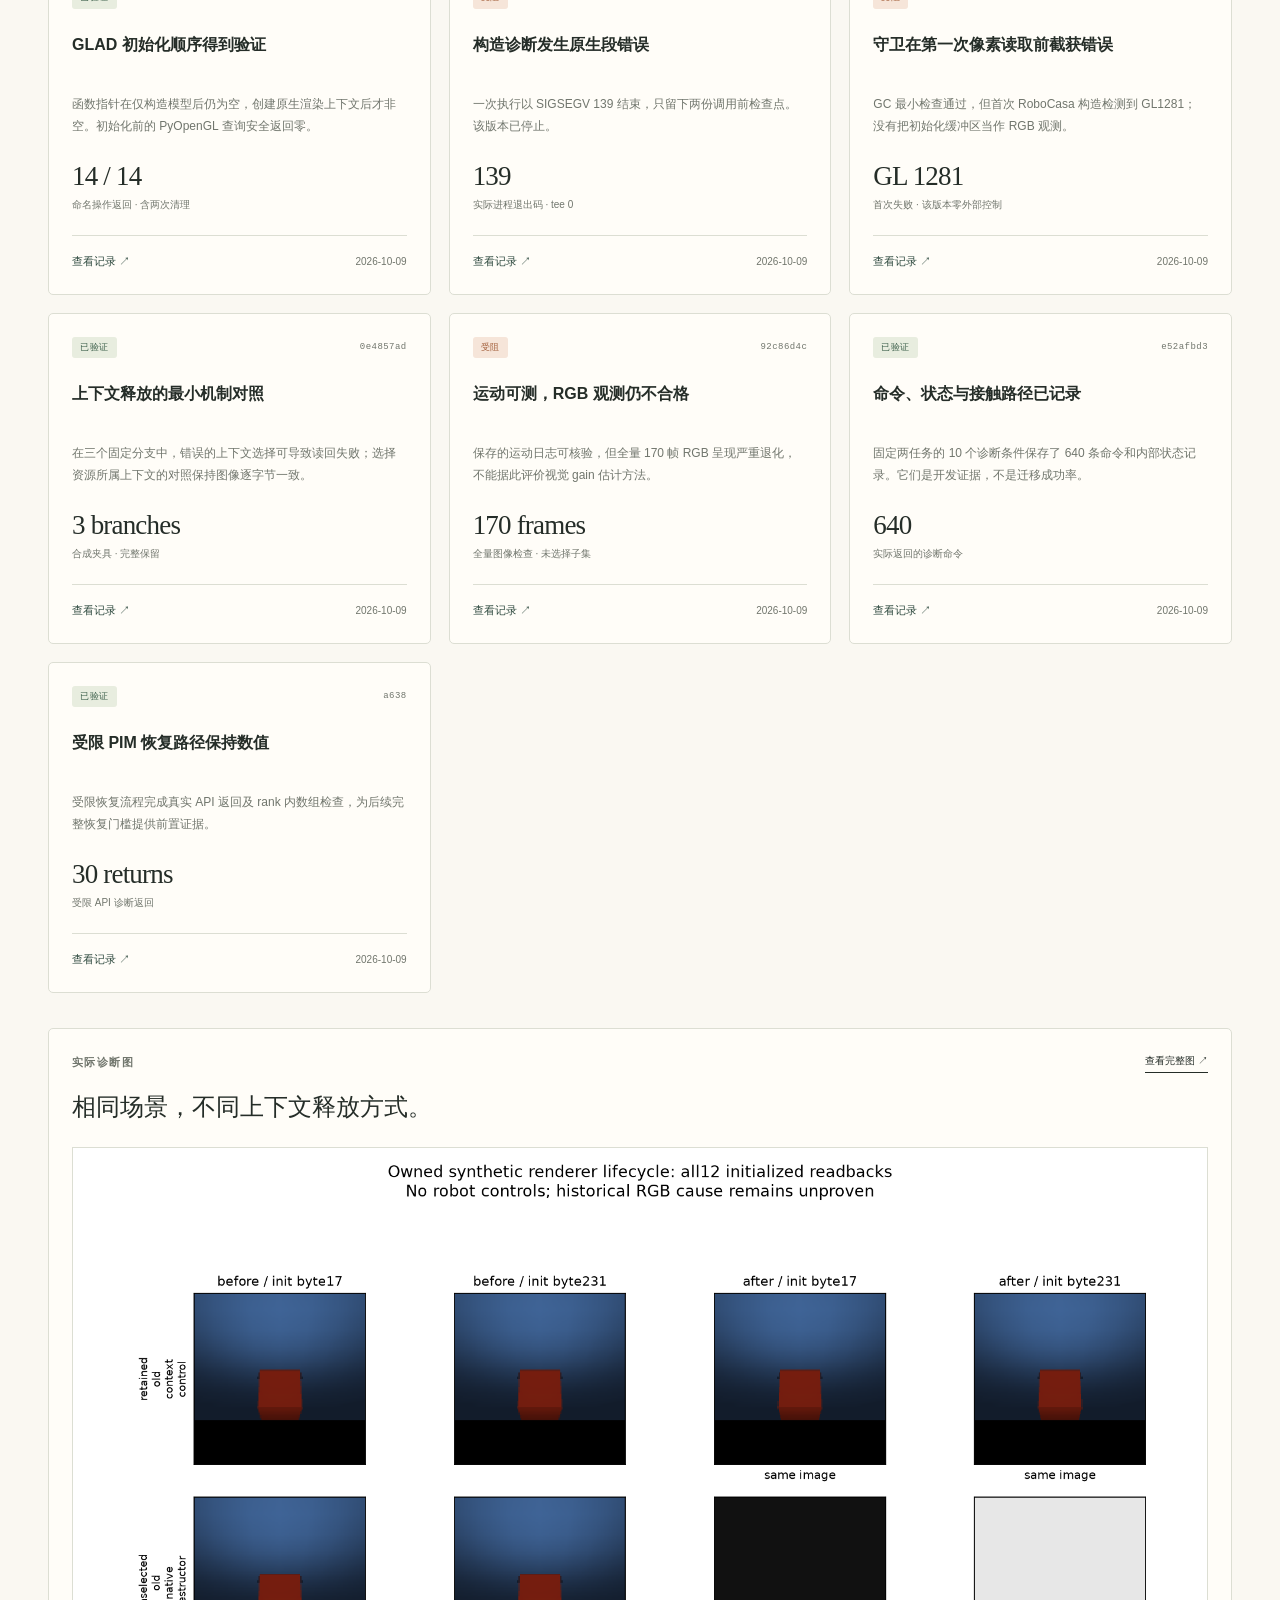
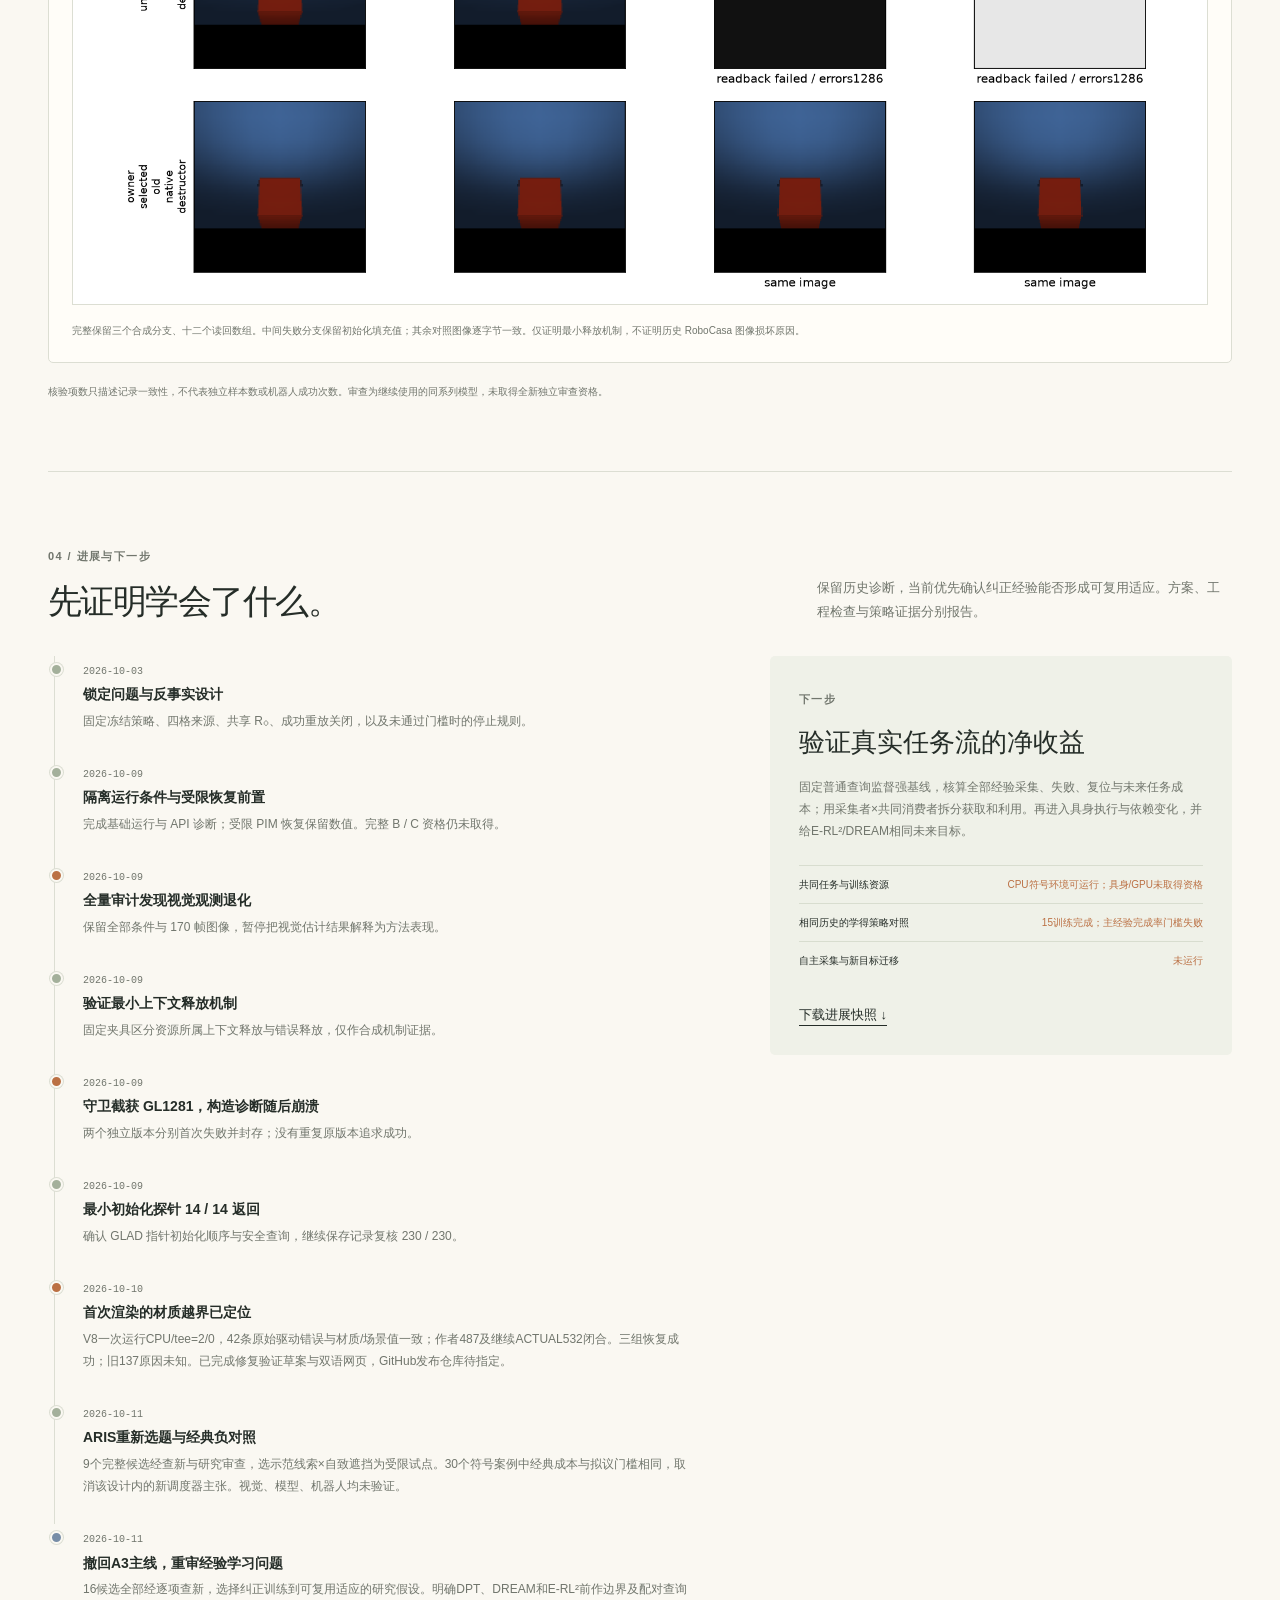
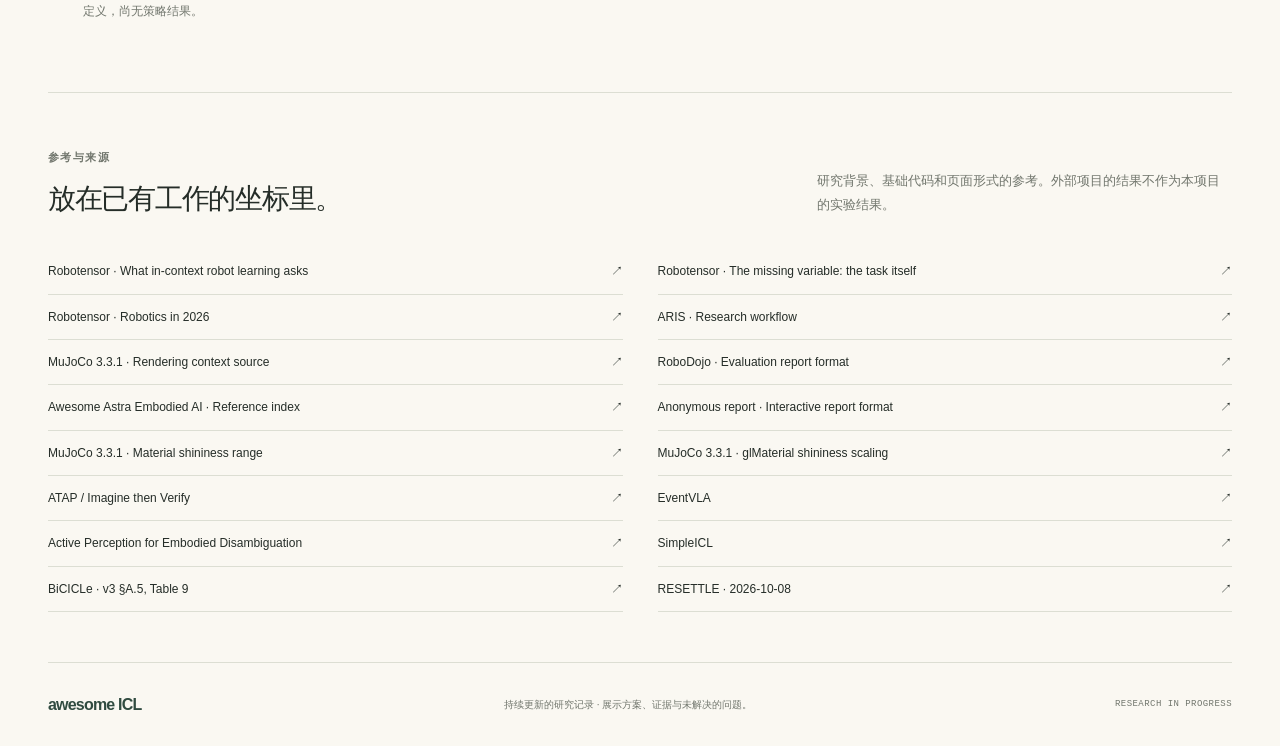
==== commit c6bd5eef: "[site/docs]: Publish controlled policy pilot and paper draft" ====
--- a/index.html
+++ b/index.html
@@ -46,15 +46,15 @@
           <rect x="74" y="215" width="185" height="70" rx="7" fill="#e6ebdf" stroke="#b5c0a6"/><text x="166" y="244" text-anchor="middle" class="diagram-label">CURRENT RECOVERY</text><text x="166" y="266" text-anchor="middle" class="diagram-label">CONTINUE THIS TASK</text>
           <rect x="326" y="215" width="185" height="70" rx="7" fill="#f2dcc9" stroke="#d4b698"/><text x="418" y="244" text-anchor="middle" class="diagram-label">RESET + NEW GOAL</text><text x="418" y="266" text-anchor="middle" class="diagram-label">REUSE WHAT WAS LEARNED</text>
           <text x="290" y="324" text-anchor="middle" class="diagram-label">FROZEN PARAMETERS · TEACHER REMOVED</text>
-          <text x="290" y="346" text-anchor="middle" class="diagram-label">PROPOSED TESTS · NO POLICY RESULTS YET</text>
+          <text x="290" y="346" text-anchor="middle" class="diagram-label">SYMBOLIC POLICY PILOT · ROBOT EVIDENCE PENDING</text>
         </svg>
         <figcaption data-i18n="figureCaption">实验示意 · 相同经验下区分当前恢复与新目标迁移；性能尚未验证。</figcaption>
       </figure>
     </section>
     <section class="metrics view-section" data-views="overview" aria-label="Research scope">
-      <div><strong>0</strong><span data-i18n="metricFormal">已完成正式 query</span><small data-i18n="metricFormalSub">尚未授予物理与信息资格</small></div>
+      <div><strong>104448</strong><span data-i18n="metricFormal">已完成正式 query</span><small data-i18n="metricFormalSub">尚未授予物理与信息资格</small></div>
       <div><strong>16</strong><span data-i18n="metricTasks">已审查完整候选</span><small data-i18n="metricTasksSub">ARIS三种lens × 三个候选</small></div>
-      <div><strong>0</strong><span data-i18n="metricCells">符号配对上下文</span><small data-i18n="metricCellsSub">任务匹配 × 执行增益匹配</small></div>
+      <div><strong>15</strong><span data-i18n="metricCells">符号配对上下文</span><small data-i18n="metricCellsSub">任务匹配 × 执行增益匹配</small></div>
       <div><strong>0</strong><span data-i18n="metricSmoke">机器人新回合</span><small data-i18n="metricSmokeSub">4 worlds × 12 条件 · 未运行</small></div>
     </section>
     <section class="current-strip view-section" data-views="overview proposal evidence timeline"><div><span class="eyebrow" data-i18n="currentLabel">当前进展</span><p id="current-summary">正在加载保存的进展…</p></div><span class="snapshot-date mono" id="snapshot-date"></span></section>
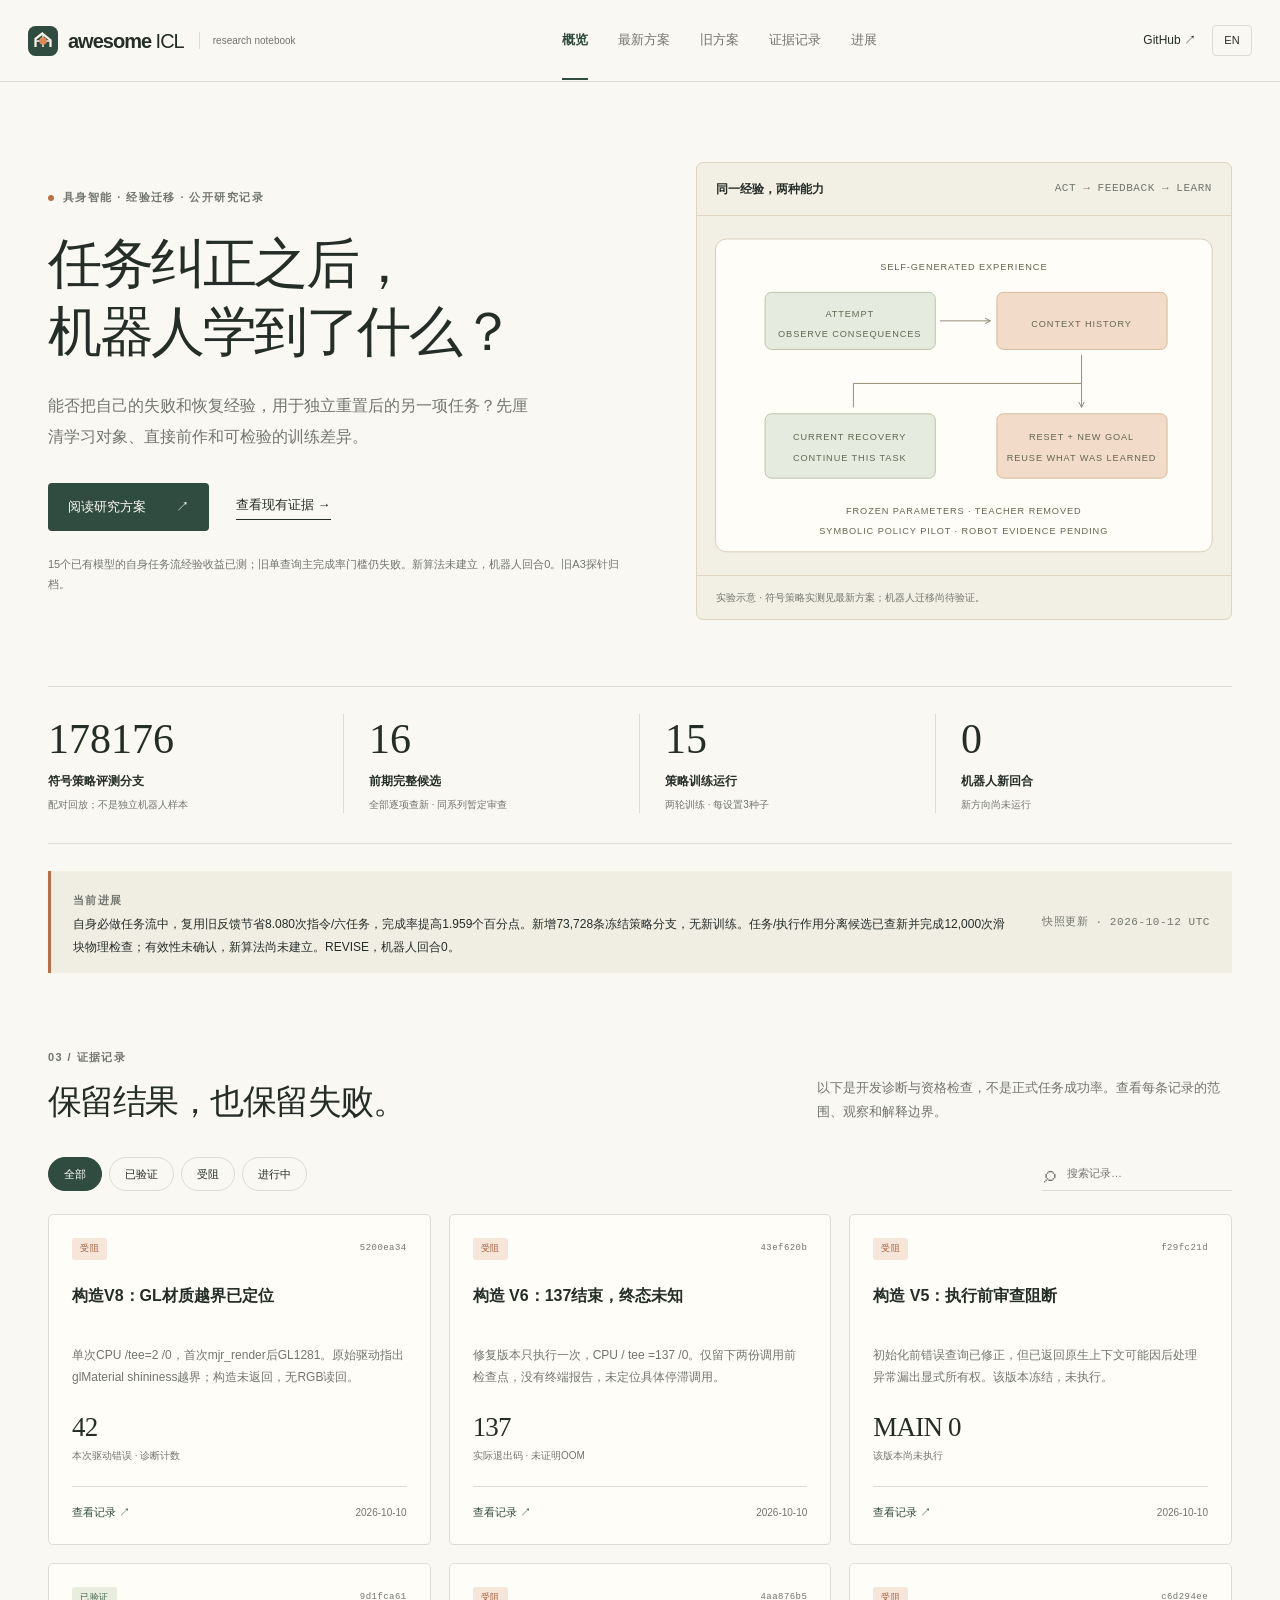
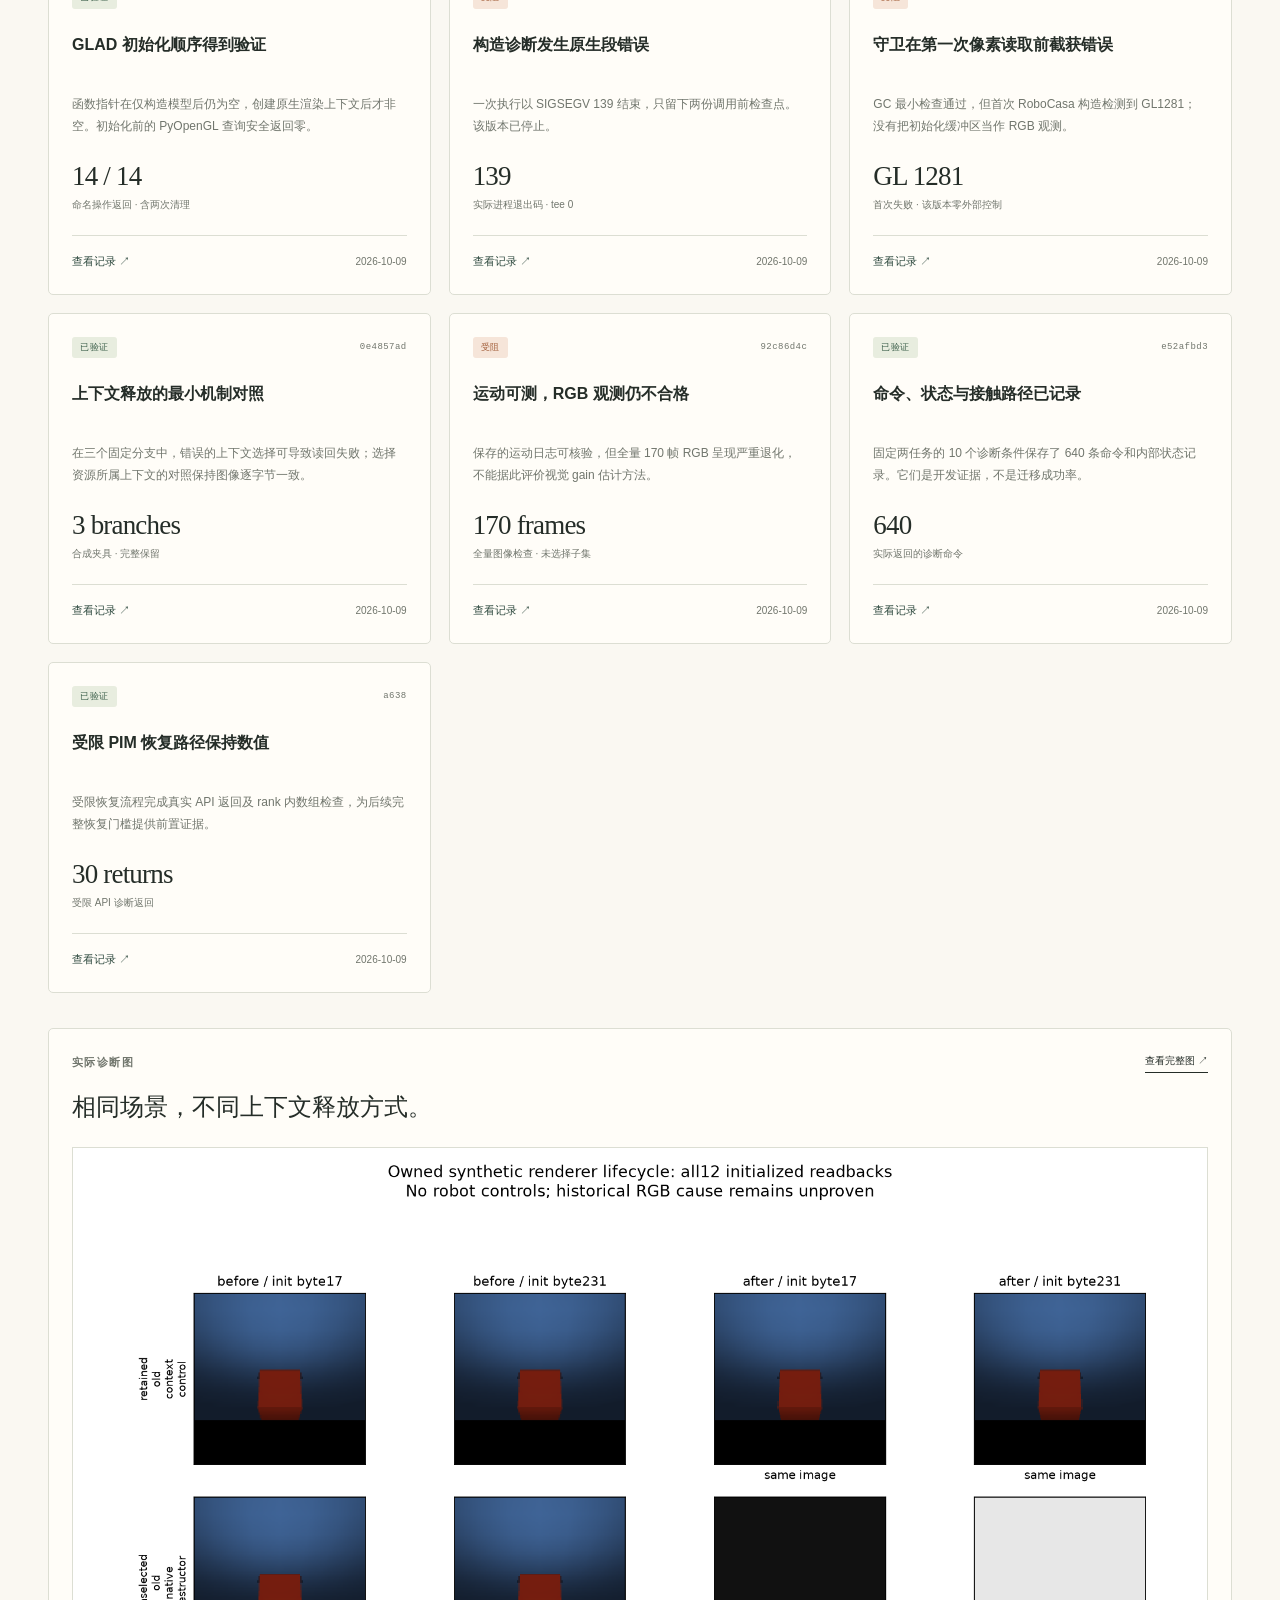
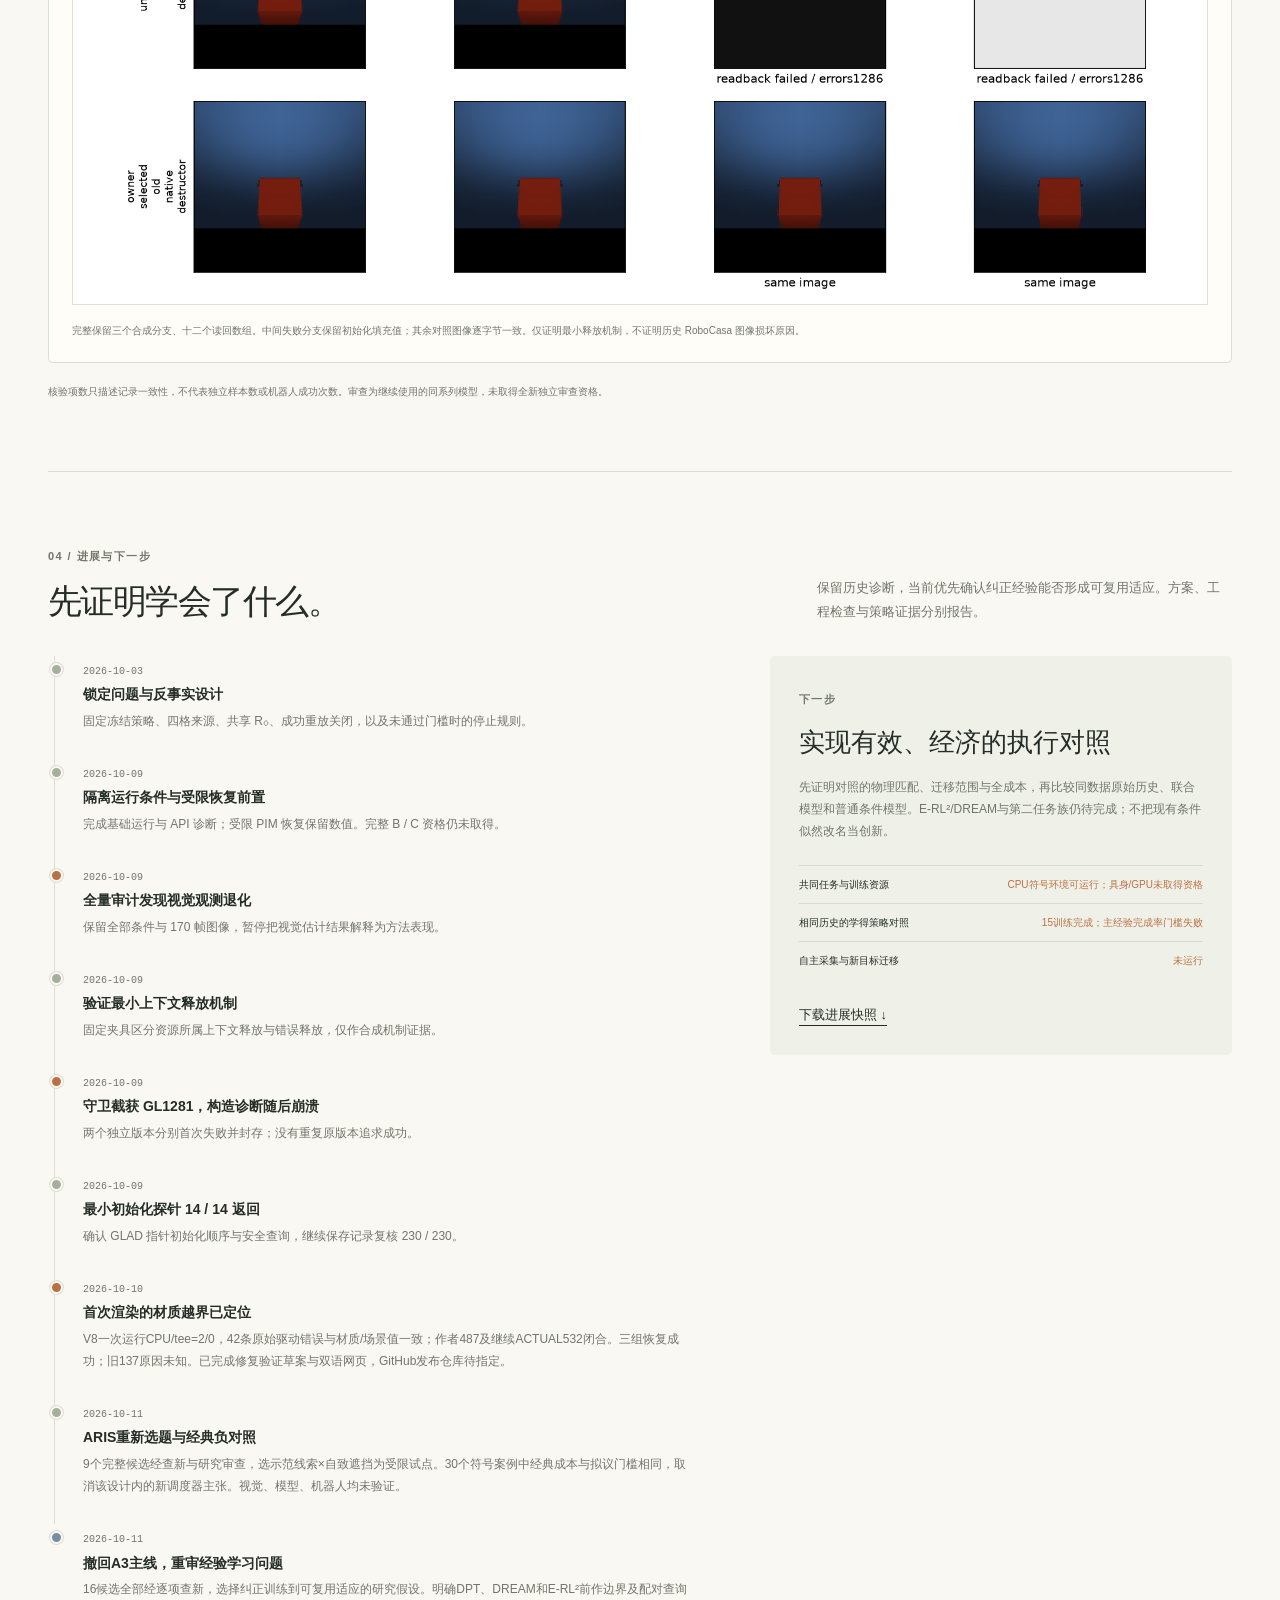
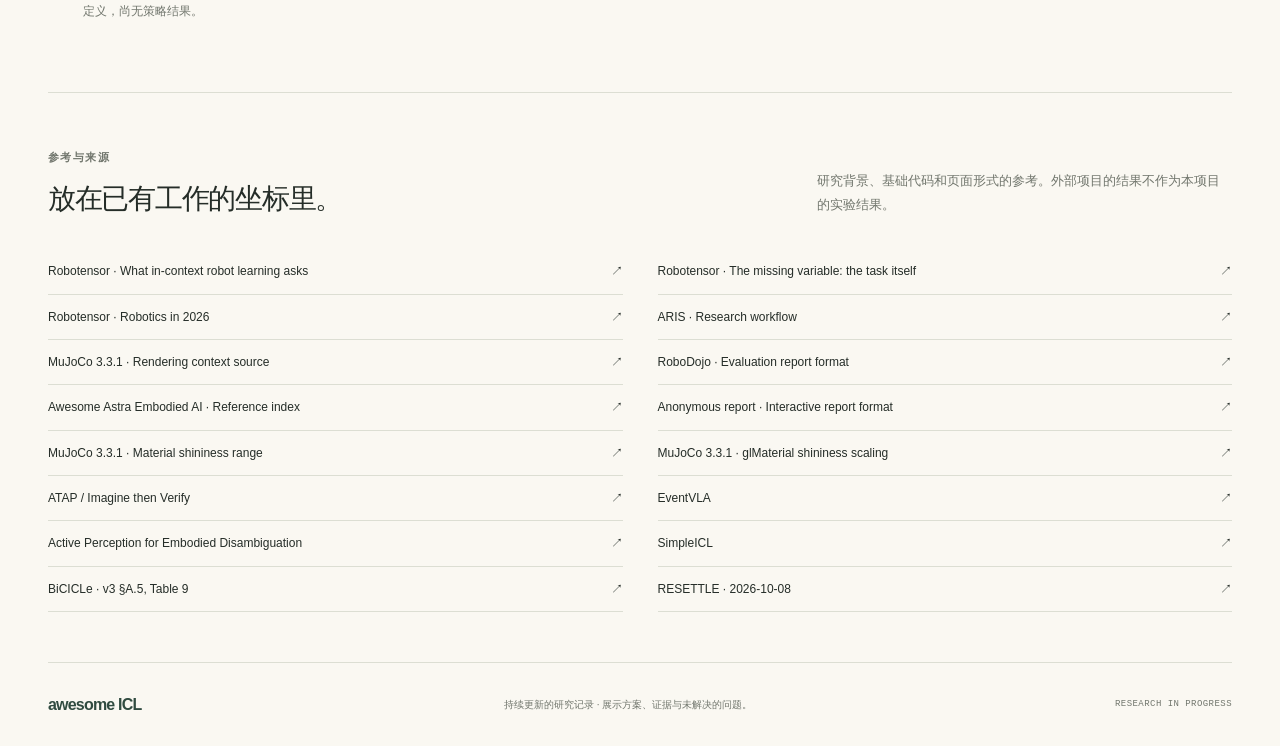
==== commit bc58b0ed: "[research/docs]: Publish own-history stream and algorithm-search evidence" ====
--- a/index.html
+++ b/index.html
@@ -52,7 +52,7 @@
       </figure>
     </section>
     <section class="metrics view-section" data-views="overview" aria-label="Research scope">
-      <div><strong>104448</strong><span data-i18n="metricFormal">已完成正式 query</span><small data-i18n="metricFormalSub">尚未授予物理与信息资格</small></div>
+      <div><strong>178176</strong><span data-i18n="metricFormal">符号策略评测分支</span><small data-i18n="metricFormalSub">配对回放；不是独立机器人样本</small></div>
       <div><strong>16</strong><span data-i18n="metricTasks">已审查完整候选</span><small data-i18n="metricTasksSub">ARIS三种lens × 三个候选</small></div>
       <div><strong>15</strong><span data-i18n="metricCells">符号配对上下文</span><small data-i18n="metricCellsSub">任务匹配 × 执行增益匹配</small></div>
       <div><strong>0</strong><span data-i18n="metricSmoke">机器人新回合</span><small data-i18n="metricSmokeSub">4 worlds × 12 条件 · 未运行</small></div>
